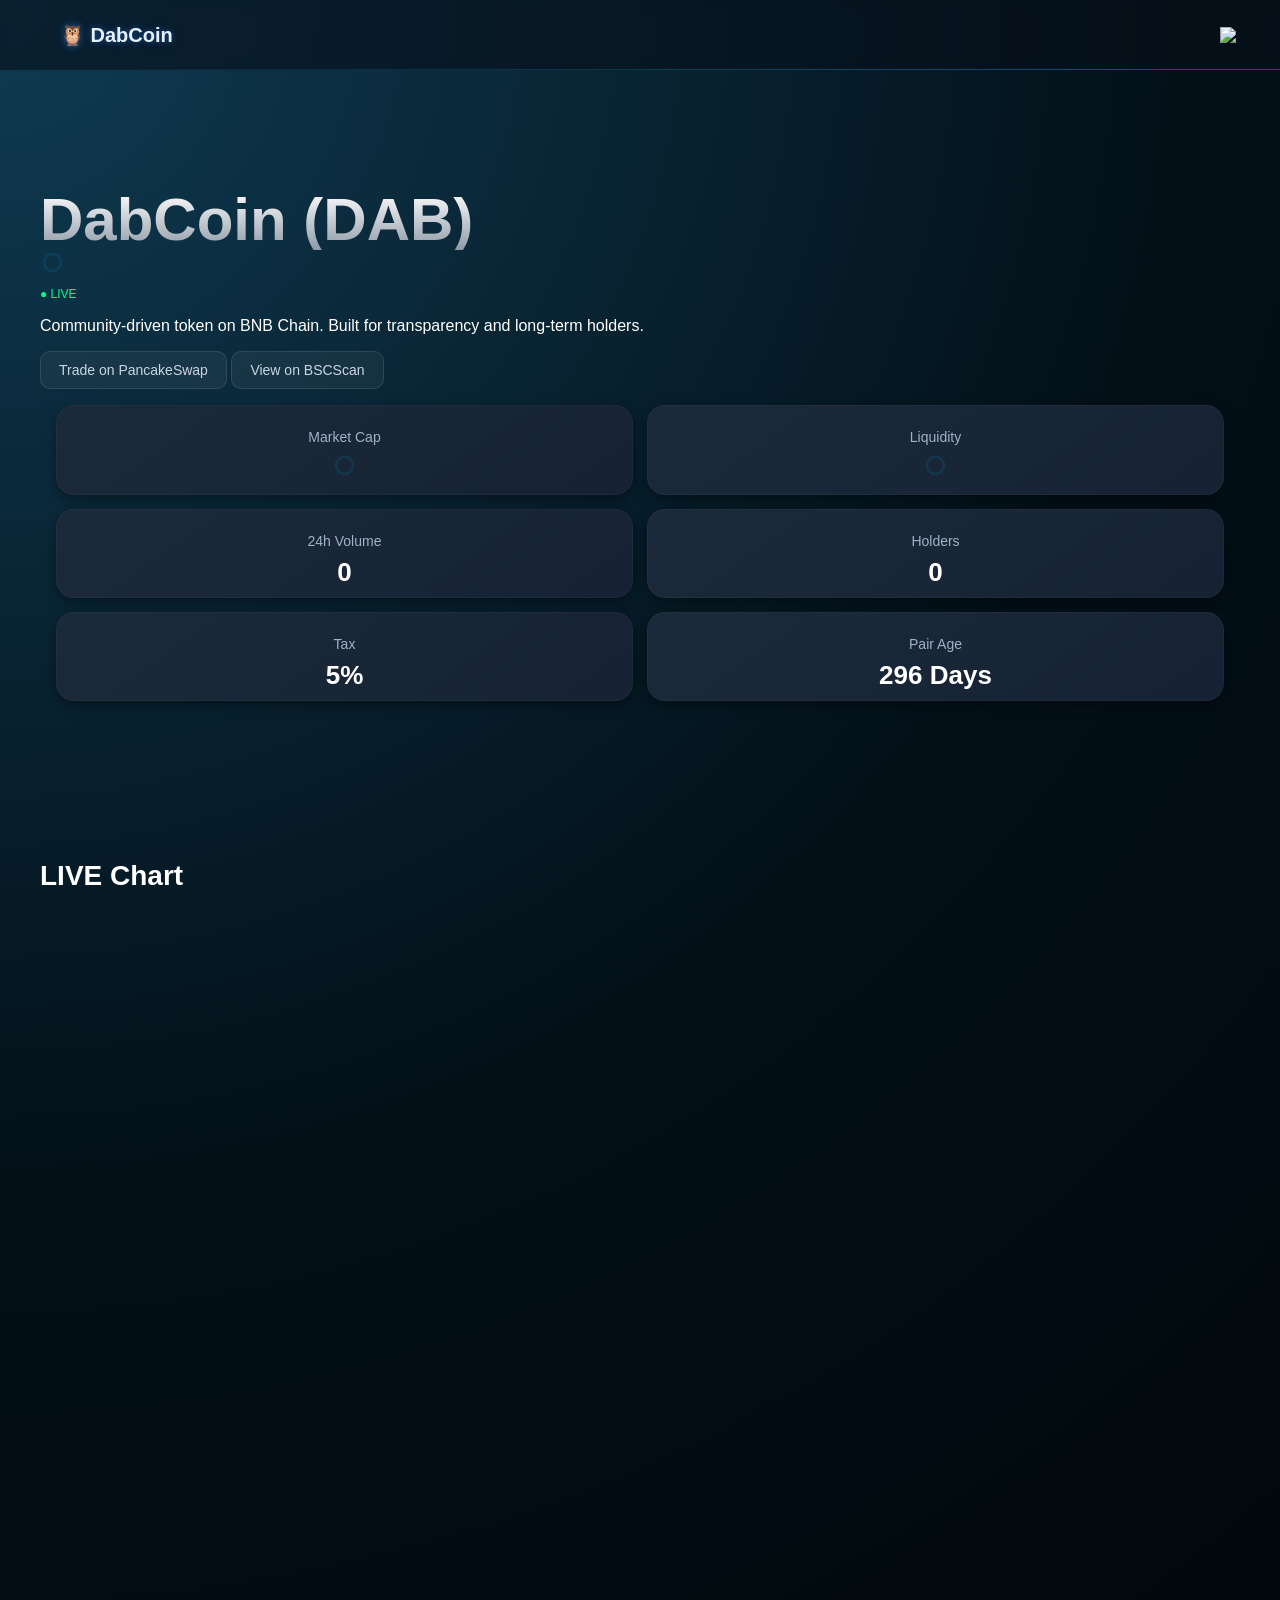
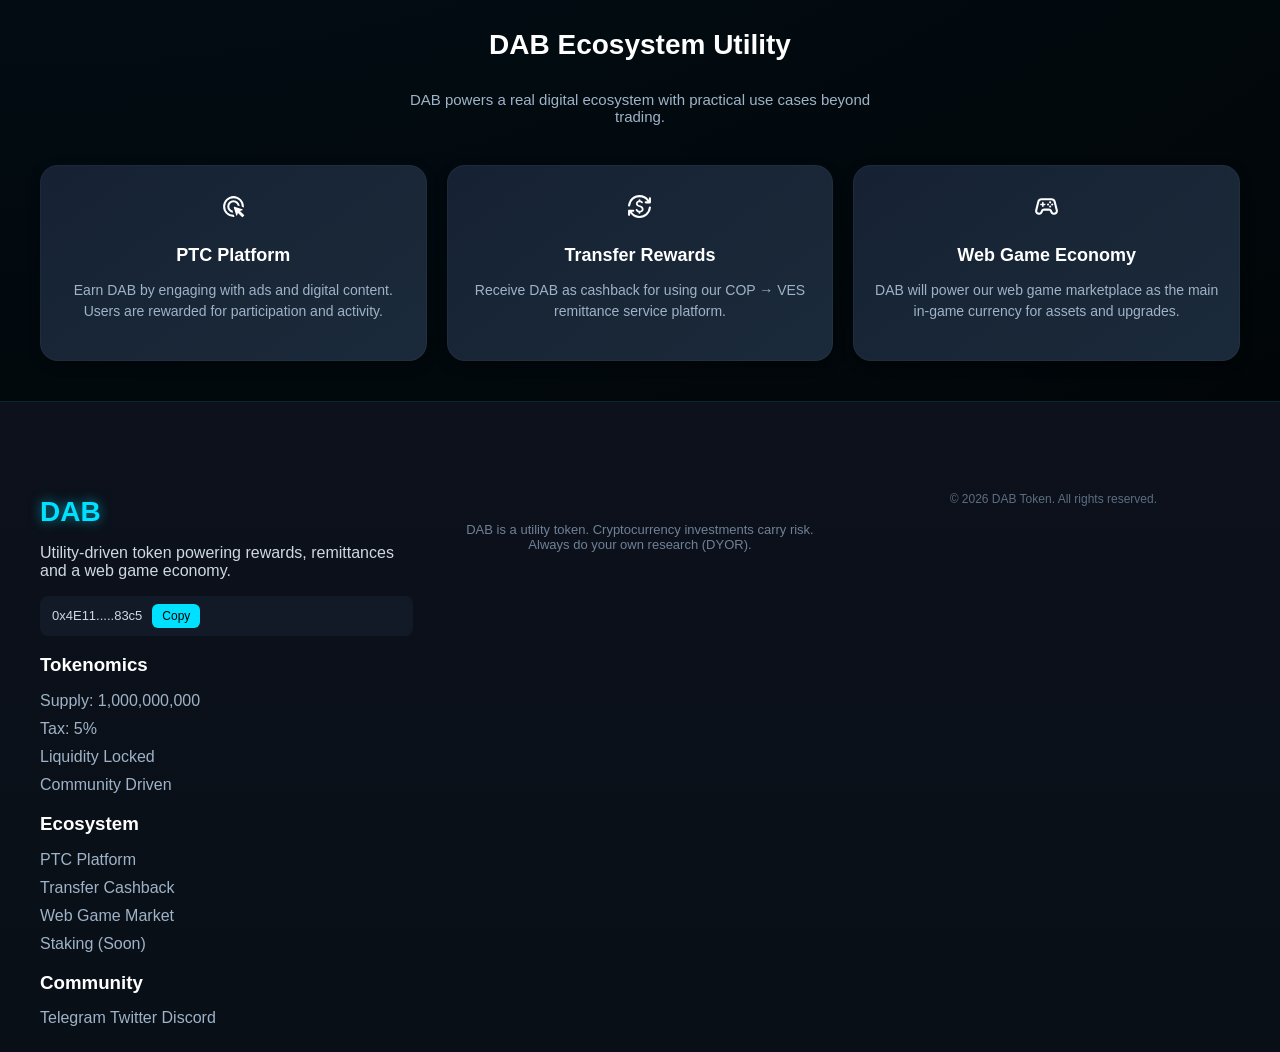
==== index.html @ 68f458ca "Update index.html" ====
<!DOCTYPE html>
<html lang="en">
<head>
<meta charset="UTF-8">
<meta name="viewport" content="width=device-width, initial-scale=1.0">

<title>DabCoin | DAB</title>

<link rel="icon" type="image/png" href="logo.png">

<style>
 @media (max-width: 768px) {
  iframe[src*="dexscreener"] {
    width: 100vw;
    margin-left: calc(-50vw + 50%);
    border-radius: 0;
  }
}

.copy-toast {
  position: fixed;
  bottom: 30px;
  right: 30px;
  background: #008da0;
  color: #000;
  padding: 12px 20px;
  border-radius: 8px;
  font-size: 14px;
  font-weight: 600;
  opacity: 0;
  transform: translateY(20px);
  transition: all 0.4s ease;
  box-shadow: 0 0 15px rgba(0, 225, 255, 0.219);
  z-index: 9999;
}

.copy-toast.show {
  opacity: 1;
  transform: translateY(0);
}

 .footer {
  background: linear-gradient(180deg, #0c111b, #090f17);
  color: #cfd8e3;
  padding: 70px 20px 25px;
  border-top: 1px solid rgba(0,255,255,0.1);
}

.footer-container {   max-width: 1200px;   margin: auto;   display: grid;   grid-template-columns: repeat(auto-fit, minmax(220px, 1fr));   gap: 40px; }
@media (max-width: 900px) {
  .footer-container {
    grid-template-columns: 1fr;
    gap: 40px;
    text-align: center;
  }
}


.footer-logo {
  font-size: 28px;
  color: #00e0ff;
  margin-bottom: 15px;
  text-shadow: 0 0 12px rgba(0,224,255,0.6);
}

.footer h3 {
  margin-bottom: 15px;
  color: #ffffff;
}

.footer ul {
  list-style: none;
  padding: 0;
}

.footer ul li {
  margin-bottom: 10px;
  color: #9fb3c8;
}

.footer a {
  color: #9fb3c8;
  text-decoration: none;
  transition: 0.3s;
}

.footer a:hover {
  color: #00e0ff;
  text-shadow: 0 0 8px rgba(0,224,255,0.6);
}

.contract-box {
  margin-top: 15px;
  display: flex;
  gap: 10px;
  align-items: center;
  background: #121a27;
  padding: 8px 12px;
  border-radius: 8px;
  font-size: 13px;
}

.contract-box button {
  background: #00e0ff;
  border: none;
  padding: 5px 10px;
  border-radius: 6px;
  cursor: pointer;
  font-size: 12px;
}

.contract-box button:hover {
  background: #00b5cc;
}

.footer-disclaimer {
  margin-top: 50px;
  font-size: 13px;
  color: #6f8197;
  text-align: center;
  max-width: 800px;
  margin-left: auto;
  margin-right: auto;
}

.footer-bottom {
  margin-top: 20px;
  text-align: center;
  font-size: 12px;
  color: #5c6d82;
}



/* SECCION */
.ecosystem {

  text-align: center;
}

/* TITULO */
.eco-title {
  font-size: 28px;
  font-weight: 700;
  color: #ffffff;
  margin-bottom: 10px;
}

/* SUBTITULO */
.eco-subtitle {
  font-size: 15px;
  color: #9fb3c8;
  max-width: 500px;
  margin: 0 auto 40px auto;
}

/* GRID */
.eco-grid {
  display: grid;
  gap: 20px;
}

/* MOVIL */
@media (max-width: 768px) {
  .eco-grid {
    grid-template-columns: 1fr;
  }
}

/* DESKTOP */
@media (min-width: 769px) {
  .eco-grid {
    grid-template-columns: repeat(3, 1fr);
  }
}

/* CARDS */
.eco-card {
  background: linear-gradient(145deg, #162233, #1b2a3a);
  padding: 25px 20px;
  border-radius: 18px;
  box-shadow: 
    0 4px 12px rgba(0, 0, 0, 0.4),
    inset 0 0 0 1px rgba(255,255,255,0.03);
  transition: 0.3s ease;
}

/* HOVER */
.eco-card:hover {
  transform: translateY(-5px);
  box-shadow: 
    0 8px 20px rgba(0, 0, 0, 0.5),
    0 0 20px rgba(0, 150, 255, 0.2);
}

/* ICONO */
.eco-icon {
  font-size: 32px;
  margin-bottom: 12px;
}

/* TITULO CARD */
.eco-card h3 {
  color: #ffffff;
  font-size: 18px;
  margin-bottom: 10px;
}

/* TEXTO CARD */
.eco-card p {
  color: #9fb3c8;
  font-size: 14px;
  line-height: 1.5;
}


.btn img {
  width: 30px;
}

/* Fondo oscuro */
.modal {
  position: fixed;
  top: 0;
  left: 0;
  width: 100%;
  height: 100%;
  background: rgba(0, 10, 20, 0.85);
  backdrop-filter: blur(6px);
  display: none;
  justify-content: center;
  align-items: center;
  z-index: 9999;
}

/* Caja central */
.modal-content {
  background: linear-gradient(145deg, #0f1723, #0b111b);
  padding: 35px;
  border-radius: 16px;
  width: 90%;
  max-width: 400px;
  text-align: center;
  color: #e6f0ff;
  box-shadow: 0 0 30px rgba(0, 224, 255, 0.15);
  border: 1px solid rgba(0, 224, 255, 0.15);
  animation: fadeIn 0.3s ease;
}

/* Título */
.modal-content h3 {
  margin-bottom: 15px;
  font-size: 20px;
  color: #00e0ff;
  text-shadow: 0 0 8px rgba(0,224,255,0.5);
}

/* Texto */
.modal-content p {
  font-size: 14px;
  margin-bottom: 25px;
  color: #9fb3c8;
}

/* Botón instalar */
.install-btn {
  display: inline-block;
  padding: 10px 20px;
  border-radius: 8px;
  background: #00e0ff;
  color: #000;
  font-weight: 600;
  text-decoration: none;
  transition: 0.3s ease;
}

.install-btn:hover {
  background: #00bcd4;
  box-shadow: 0 0 12px rgba(0,224,255,0.6);
}

/* Botón cerrar */
.close-btn {
  display: block;
  margin: 15px auto 0;
  background: transparent;
  border: 1px solid #00e0ff;
  color: #00e0ff;
  padding: 8px 18px;
  border-radius: 8px;
  cursor: pointer;
  transition: 0.3s ease;
}

.close-btn:hover {
  background: #00e0ff;
  color: #000;
}

/* Animación */
@keyframes fadeIn {
  from {
    opacity: 0;
    transform: scale(0.9);
  }
  to {
    opacity: 1;
    transform: scale(1);
  }
}


.wallet-icon {
  position: absolute;
  right: 30px;
  top: 50%;
  transform: translateY(-50%);
 width: 30px;
}
/* Fondo oscuro */
.modal {
  position: fixed;
  top: 0;
  left: 0;
  width: 100%;
  height: 100%;
  background: rgba(0, 10, 20, 0.85);
  backdrop-filter: blur(6px);
  display: none;
  justify-content: center;
  align-items: center;
  z-index: 9999;
}

/* Caja central */
.modal-content {
  background: linear-gradient(145deg, #0f1723, #0b111b);
  padding: 35px;
  border-radius: 16px;
  width: 90%;
  max-width: 400px;
  text-align: center;
  color: #e6f0ff;
  box-shadow: 0 0 30px rgba(0, 224, 255, 0.15);
  border: 1px solid rgba(0, 224, 255, 0.15);
  animation: fadeIn 0.3s ease;
}

/* Título */
.modal-content h3 {
  margin-bottom: 15px;
  font-size: 20px;
  color: #00e0ff;
  text-shadow: 0 0 8px rgba(0,224,255,0.5);
}

/* Texto */
.modal-content p {
  font-size: 14px;
  margin-bottom: 25px;
  color: #9fb3c8;
}

/* Botón instalar */
.install-btn {
  display: inline-block;
  padding: 10px 20px;
  border-radius: 8px;
  background: #00e0ff;
  color: #000;
  font-weight: 600;
  text-decoration: none;
  transition: 0.3s ease;
}

.install-btn:hover {
  background: #00bcd4;
  box-shadow: 0 0 12px rgba(0,224,255,0.6);
}

/* Botón cerrar */
.close-btn {
  display: block;
  margin: 15px auto 0;
  background: transparent;
  border: 1px solid #00e0ff;
  color: #00e0ff;
  padding: 8px 18px;
  border-radius: 8px;
  cursor: pointer;
  transition: 0.3s ease;
}

.close-btn:hover {
  background: #00e0ff;
  color: #000;
}

/* Animación */
@keyframes fadeIn {
  from {
    opacity: 0;
    transform: scale(0.9);
  }
  to {
    opacity: 1;
    transform: scale(1);
  }
}






/* BLOQUEAR SCROLL */
body.loading {
  overflow: hidden;
}

#loader-overlay {
  position: fixed;
  inset: 0;
  background: #000; /* o tu fondo */
  display: flex;
  justify-content: center;
  align-items: center;
  z-index: 9999;
  opacity: 1;
  transition: opacity 0.6s ease;
}

#loader-overlay.hidden {
  opacity: 0;
  pointer-events: none;
}


/* SPINNER */
.loader {
  width: clamp(50px, 8vw, 80px);
  padding: 8px;
  aspect-ratio: 1;
  border-radius: 50%;
  background: #257db0;

  --_m: 
    conic-gradient(#0000 10%, #000),
    linear-gradient(#000 0 0) content-box;

  -webkit-mask: var(--_m);
  mask: var(--_m);
  -webkit-mask-composite: source-out;
  mask-composite: subtract;

  animation: spin 1s infinite linear;
}

/* ANIMACIÓN */
@keyframes spin {
  to { transform: rotate(1turn); }
}



/* CONTENEDOR */
.stats {
  display: grid;
  grid-template-columns: repeat(2, 1fr);
  gap: 14px;
  padding: 16px;
}

/* TARJETAS */
.stat-card {
  background: linear-gradient(145deg, #1b2a3a, #162233);
  border-radius: 18px;
  padding: 10px 10px;
  text-align: center;
  box-shadow: 
    0 4px 12px rgba(0, 0, 0, 0.4),
    inset 0 0 0 1px rgba(255,255,255,0.03);
  transition: 0.3s ease;

}

/* TITULO */
.stat-card h3 {
  font-size: 14px;
  font-weight: 500;
  color: #9fb3c8;
  margin-bottom: 8px;
}

/* VALOR */
.stat-card p {
  font-size: 26px;
  font-weight: 700;
  color: #ffffff;
  margin: 0;
}

/* EFECTO HOVER (desktop) */
.stat-card:hover {
  transform: translateY(-3px);
}


.btn-primary{
padding:14px 28px;
border-radius:12px;
background:linear-gradient(90deg,#00c6ff,#0072ff);
color:white;
text-decoration:none;
font-weight:600;
transition:0.3s;
display:inline-block;
}

.btn-primary:hover{
transform:scale(1.05);
box-shadow:0 0 25px rgba(0,198,255,0.6);
}

.btn{
display:inline-flex;
align-items:center;
justify-content:center;

color:#cbd5e1;
text-decoration:none;
font-weight:500;
font-size:14px;

padding:10px 18px;

border-radius:10px;
background:rgba(255,255,255,0.05);
border:1px solid rgba(255,255,255,0.1);

transition:all 0.3s ease;

white-space:nowrap;

cursor:pointer;

width:auto;
max-width:100%;
box-sizing:border-box;
}
@media(max-width:600px){

.btn{
width:100%;
padding:12px;
font-size:15px;
}

}

    .btn-primary{
background:linear-gradient(90deg,#00c6ff,#0072ff);
color:white;
border:none;
}

.btn-primary:hover{
transform:scale(1.05);
box-shadow:0 0 20px rgba(0,198,255,0.6);
}

.btn:hover {
  background: rgba(49, 126, 252, 0.15);
  color: #ffffff;
}
/* HEADER */ 
.site-header { 
  position: fixed; 
  top: 0; 
  width: 100%;
   z-index: 1000; 
   background: rgba(8, 15, 25, 0.6); 
   backdrop-filter: blur(5px); 
   -webkit-backdrop-filter: blur(5px); 
   padding: 0 40px;
    left: 0;
  right: 0;            
  z-index: 1000;
  box-sizing: border-box; 
 } 
 


   /* CONTENEDOR FLEX */ 
 .header-container {
  display: flex;
  align-items: center;
  justify-content: space-between;
  height: 70px;
  padding: 0 20px;
}

  
  /* LOGO */ 
  .logo { 
    font-size: 20px; 
    font-weight: 600; 
    color: #e6f1ff; 
    margin-right: auto; 
    text-shadow: 0 0 6px rgba(59,130,246,0.4), 0 0 12px rgba(59,130,246,0.2); 
  }
  
  /* BOTÓN */
.signin-btn { 
  color: #cbd5e1; 
  text-decoration: none; 
  font-weight: 500; 
  padding: 8px 16px; 
  border-radius: 8px; 
  transition: all 0.3s ease; 
  white-space: nowrap;

  margin-left: auto; 
}
@media (max-width: 768px){

  .header-container{
    padding: 0 15px;
  }

  .signin-btn{
    padding: 6px 12px;
    font-size: 14px;
  }

}

   .signin-btn:hover 
   { background: rgba(59,130,246,0.15); 
    color: #ffffff; 
  }

/* LÍNEA INFERIOR */
.divider {
  position:absolute;
  bottom: 0;
  left: 0;
  width: 100%;
  height: 1px;
  background: linear-gradient(
    90deg,
    transparent,
    rgba(14,165,233,0.5),
    transparent
  );
  background-size: 200% 100%;
  animation: shimmer 4s infinite linear;
}

@keyframes shimmer {
  0% { background-position: -200% 0; }
  100% { background-position: 200% 0; }
}





.section h2{
margin-bottom:30px;
font-size:28px;
}

.fade-in{
opacity:0;
transform:translateY(20px);
transition:all 0.8s ease;
}

.fade-in.visible{
opacity:1;
transform:translateY(0);
}

body{
margin:0;
font-family: 'Segoe UI', Arial, sans-serif;
background: radial-gradient(circle at top left, #0f3b52 0%, #031018 40%, #000 100%);
color:white;
overflow-x:hidden;
  padding-top: 70px;
}

header{
display:flex;
justify-content:space-between;
align-items:center;
padding:20px 40px;
font-size:18px;

}

header .brand{
display:flex;
align-items:center;
gap:10px;
font-weight:600;
opacity:0.9;

}

header a{
color:white;
text-decoration:none;
opacity:0.7;
}

.hero{
padding:120px 40px 80px;
}

.hero h1{
font-size:60px;
line-height:1;
margin:0;
background:linear-gradient(to bottom, #ffffff, #8f9aa7);
-webkit-background-clip:text;
-webkit-text-fill-color:transparent;
}

.section{
padding:40px;
}

.card{
background:rgba(255,255,255,0.04);
backdrop-filter:blur(20px);
padding:30px;
border-radius:20px;
margin-right: auto;
width:100%;
max-width:350px;

box-sizing:border-box;

box-shadow:0 0 40px rgba(0,180,255,0.15);
transition:0.4s;
}


.card:hover{
transform:translateY();
box-shadow:0 0 60px rgba(0,180,255,0.35);
}
.market-section{
display:flex;
gap:40px;
flex-wrap:wrap;
justify-content:center;
}
@media(max-width:600px){
.card{
padding:20px;
}
}

.card h3{
margin-top:0;
}

.card p{
color:#9ca3af;
}

.button{
display:inline-block;
margin-top:20px;
padding:12px 20px;
border-radius:10px;
background:linear-gradient(90deg,#00c6ff,#0072ff);
color:white;
text-decoration:none;
font-weight:600;
transition:0.3s;
}

.button:hover{
transform:scale(1.05);
}

.market-section{
display:flex;
gap:60px;
flex-wrap:wrap;
}

.price-box{
margin-top:40px;
font-size:28px;
color:#00c6ff;
}

@media(max-width:900px){

.hero h1{
font-size:50px;
}

.market-section{
flex-direction:column;
}

}
#live-status{
font-size:12px;
color:#00ff88;
margin-top:5px;
animation:pulse 1.5s infinite;
}

@keyframes pulse{
0%{opacity:0.4}
50%{opacity:1}
100%{opacity:0.4}
}
svg {
    margin: 0 auto;
    width: 25px;
    height: 25px;
} 
</style>
</head>

<body>
<header class="site-header">
  <div class="header-container">
  <div class="logo">
    🦉 DabCoin
  </div>

  <img src="https://upload.wikimedia.org/wikipedia/commons/3/36/MetaMask_Fox.svg" class="wallet-icon" onclick="addToMetaMask()">
</div>




    <div id="metamaskModal" style="display:none;" class="modal">
  <div class="modal-content">
    <h3>MetaMask not detected</h3>
    <p>Install MetaMask to add DAB to your wallet.</p>

    <a href="https://metamask.io/download/" target="_blank" class="install-btn">
      Install MetaMask
    </a>

    <button onclick="closeModal()" class="close-btn">
      Close
    </button>
  </div>
</div>





  </div>
  <div class="divider"></div>
</header>


<section class="hero">

<h1>DabCoin (DAB)</h1>
<div class="price-container">
  <span class="price-box loading" id="price-bnb"></span>
  <div>
  <span id="price-usdt" class="loading"></span>
</div>
  

</div>
  <div>
  <div id="live-status">● LIVE</div>
</div>
<p class="subtitle">
  Community-driven token on BNB Chain.
  Built for transparency and long-term holders.
</p>

<div class="hero-buttons">
  <a href="https://pancakeswap.finance/swap?outputCurrency=0x4E11b900c94b2ab9155330B2052827Ab74d183c5&chainId=56" target="_blank"  class="btn">Trade on PancakeSwap</a>
  <a href="https://bscscan.com/token/0x4e11b900c94b2ab9155330b2052827ab74d183c5" target="_blank" class="btn">View on BSCScan</a>
</div>


<div class="stats">


<div class="stat-card">
<h3>Market Cap</h3>
<p id="marketcap"></p>
</div>
<div class="stat-card">
<h3>Liquidity</h3>
<p id="liquidity"></p>
</div>

<div class="stat-card">
<h3>24h Volume</h3>
<p id="volume">0</p>
</div>

<div class="stat-card">
<h3>Holders</h3>
<p id="holders">0</p>
</div>

  <div class="stat-card">
<h3>Tax</h3>
<p id="tax">5%</p>
  </div>
    
<div class="stat-card">
<h3>Pair Age</h3>
<p id="pair-age"></p>
</div>


</section>
<section class="section">

<h2>LIVE Chart </h2>

<iframe 
src="https://dexscreener.com/bsc/0x4E11b900c94b2ab9155330B2052827Ab74d183c5?embed=1&theme=dark"
width="100%"
height="600"
style="border:none;border-radius:12px;">
</iframe>

</section>

<section class="section">


<div class="market-section">

<section class="ecosystem">

  <h2 class="eco-title" >DAB Ecosystem Utility</h2>
  <p class="eco-subtitle">
    DAB powers a real digital ecosystem with practical use cases beyond trading.
  </p>

  <div class="eco-grid">

    <div class="eco-card">
      <div class="eco-icon"><svg xmlns="http://www.w3.org/2000/svg" width="200" height="200" viewBox="0 0 24 24">
    <path fill="currentColor" d="M11.7 18q-2.4-.125-4.05-1.85T6 12q0-2.5 1.75-4.25T12 6q2.425 0 4.15 1.65T18 11.7l-2.1-.625q-.325-1.35-1.4-2.212T12 8q-1.65 0-2.825 1.175T8 12q0 1.425.863 2.5t2.212 1.4L11.7 18Zm.3 4q-2.075 0-3.9-.788t-3.175-2.137q-1.35-1.35-2.137-3.175T2 12q0-2.075.788-3.9t2.137-3.175q1.35-1.35 3.175-2.137T12 2q2.075 0 3.9.788t3.175 2.137q1.35 1.35 2.138 3.175T22 12v.45q0 .225-.05.45L20 12.3V12q0-3.35-2.325-5.675T12 4Q8.65 4 6.325 6.325T4 12q0 3.35 2.325 5.675T12 20h.3l.6 1.95q-.225.05-.45.05H12Zm8.175.15l-3.925-3.925l-.75 2.275q-.125.35-.475.338t-.475-.363L12.275 12.9q-.1-.275.125-.5t.5-.125l7.575 2.275q.35.125.363.475t-.338.475l-2.275.75l3.925 3.925q.15.15.15.35t-.15.35l-1.275 1.275q-.15.15-.35.15t-.35-.15Z"/>
</svg></div>
      <h3>PTC Platform</h3>
      <p>Earn DAB by engaging with ads and digital content. Users are rewarded for participation and activity.</p>
    </div>

    <div class="eco-card">
      <div class="eco-icon"><svg xmlns="http://www.w3.org/2000/svg" width="200" height="200" viewBox="0 0 24 24">
    <path fill="currentColor" d="M12.15 16.15q.825 0 1.413-.387t.587-1.213q0-.725-.613-1.175T11.35 12.35q-1.475-.525-2.162-1.25T8.5 9.2q0-1.025.713-1.862T11.15 6.25v-.375q0-.35.263-.613T12.024 5q.35 0 .613.263t.262.612v.375q.725.05 1.338.488t.987 1.062q.175.275.025.588t-.5.437q-.325.125-.65.025t-.525-.375q-.25-.3-.625-.487t-.9-.188q-.875 0-1.338.375T10.25 9.2q0 .65.575 1.025t2.075.875q1.8.65 2.4 1.525t.6 1.925q0 .725-.25 1.275t-.663.938q-.412.387-.962.624t-1.175.363v.375q0 .35-.262.613t-.613.262q-.35 0-.612-.263t-.263-.612V17.7q-.95-.2-1.625-.75T8.4 15.55q-.15-.35.013-.675t.512-.45q.325-.125.65.012t.5.438q.35.65.888.962t1.187.313ZM12 23q-2.8 0-5.15-1.275T3 18.325V20q0 .425-.288.713T2 21q-.425 0-.713-.288T1 20v-4q0-.425.288-.713T2 15h4q.425 0 .713.288T7 16q0 .425-.288.713T6 17H4.525q1.2 1.8 3.163 2.9T12 21q3.525 0 6.063-2.35t2.887-5.775q.05-.4.35-.638T22 12q.425 0 .725.263t.25.637q-.175 2.125-1.1 3.962t-2.4 3.2q-1.475 1.363-3.388 2.15T12 23Zm0-20Q8.475 3 5.937 5.35T3.05 11.125q-.05.4-.35.638T2 12q-.425 0-.725-.263t-.25-.637q.175-2.125 1.1-3.962t2.4-3.2Q6 2.575 7.913 1.788T12 1q2.8 0 5.15 1.275t3.85 3.4V4q0-.425.288-.712T22 3q.425 0 .713.288T23 4v4q0 .425-.288.713T22 9h-4q-.425 0-.713-.288T17 8q0-.425.288-.713T18 7h1.475q-1.2-1.8-3.163-2.9T12 3Z"/>
</svg></div>
      <h3>Transfer Rewards</h3>
      <p>Receive DAB as cashback for using our COP → VES remittance service platform.</p>
    </div>

    <div class="eco-card">
      <div class="eco-icon"><svg width="200" height="200" xmlns="http://www.w3.org/2000/svg" viewBox="0 0 24 24">
    <path fill="currentColor" d="M4.725 20q-1.575 0-2.6-1.1Q1.1 17.8 1.05 16.325q0-.2.025-.45t.075-.45l2.1-8.4Q3.6 5.7 4.688 4.85Q5.775 4 7.125 4h9.75q1.35 0 2.437.85q1.088.85 1.438 2.175l2.1 8.4q.05.225.088.462q.037.238.037.463q0 1.5-1.062 2.575Q20.85 20 19.275 20q-1.05 0-1.95-.55q-.9-.55-1.35-1.5l-.7-1.45q-.125-.275-.362-.387q-.238-.113-.538-.113h-4.75q-.3 0-.537.113q-.238.112-.363.387l-.7 1.45q-.45.95-1.35 1.5q-.9.55-1.95.55Zm.075-2q.425 0 .813-.225q.387-.225.637-.7l.7-1.425q.375-.775 1.087-1.212Q8.75 14 9.625 14h4.75q.85 0 1.575.45t1.125 1.2l.7 1.425q.25.475.638.7q.387.225.812.225q.65 0 1.175-.45t.55-1.175v-.238q0-.112-.05-.237l-2.1-8.375q-.175-.675-.7-1.1Q17.575 6 16.875 6h-9.75q-.7 0-1.237.425q-.538.425-.688 1.1L3.1 15.9q-.05.15-.05.45q0 .725.55 1.188q.55.462 1.2.462Zm8.7-7q-.425 0-.712-.288q-.288-.287-.288-.712t.288-.713Q13.075 9 13.5 9t.713.287q.287.288.287.713t-.287.712Q13.925 11 13.5 11Zm2-2q-.425 0-.712-.288Q14.5 8.425 14.5 8t.288-.713Q15.075 7 15.5 7t.712.287q.288.288.288.713t-.288.712Q15.925 9 15.5 9Zm0 4q-.425 0-.712-.288q-.288-.287-.288-.712t.288-.713Q15.075 11 15.5 11t.712.287q.288.288.288.713t-.288.712Q15.925 13 15.5 13Zm2-2q-.425 0-.712-.288q-.288-.287-.288-.712t.288-.713Q17.075 9 17.5 9t.712.287q.288.288.288.713t-.288.712Q17.925 11 17.5 11Zm-9 1.5q-.3 0-.525-.225q-.225-.225-.225-.525v-1h-1q-.3 0-.525-.225Q6 10.3 6 10q0-.3.225-.525q.225-.225.525-.225h1v-1q0-.3.225-.525Q8.2 7.5 8.5 7.5q.3 0 .525.225q.225.225.225.525v1h1q.3 0 .525.225Q11 9.7 11 10q0 .3-.225.525q-.225.225-.525.225h-1v1q0 .3-.225.525q-.225.225-.525.225Z"/>
</svg></div>
      <h3> Web Game Economy</h3>
      <p>DAB will power our web game marketplace as the main in-game currency for assets and upgrades.</p>
    </div>

  </div>

</section>


</div>

</section>

<footer class="footer">

  <div class="footer-container">

    <!-- BRAND -->
    <div class="footer-col">
      <h2 class="footer-logo">DAB</h2>
      <p>
        Utility-driven token powering rewards, remittances and a web game economy.
      </p>

<div class="contract-box">
  <span id="contract"
        data-address="0x4E11b900c94b2ab9155330B2052827Ab74d183c5
">
    0x4E11.....83c5
  </span>

  <button onclick="copyContract()">Copy</button>
</div>



    <!-- TOKENOMICS -->
    <div class="footer-col">
      <h3>Tokenomics</h3>
      <ul>
        <li>Supply: 1,000,000,000</li>
        <li>Tax: 5%</li>
        <li>Liquidity Locked</li>
        <li>Community Driven</li>
      </ul>
    </div>

    <!-- ECOSYSTEM -->
    <div class="footer-col">
      <h3>Ecosystem</h3>
      <ul>
        <li>PTC Platform</li>
        <li>Transfer Cashback</li>
        <li>Web Game Market</li>
        <li>Staking (Soon)</li>
      </ul>
    </div>

    <!-- COMMUNITY -->
    <div class="footer-col">
      <h3>Community</h3>
      <div class="socials">
        <a href="#">Telegram</a>
        <a href="#">Twitter</a>
        <a href="#">Discord</a>
      </div>
    </div>

  </div>

  <!-- Disclaimer -->
  <div class="footer-disclaimer">
    DAB is a utility token. Cryptocurrency investments carry risk.
    Always do your own research (DYOR).
  </div>

  <div class="footer-bottom">
    © 2026 DAB Token. All rights reserved.
  </div>

</footer>

<template id="loader-template">
<svg xmlns="http://www.w3.org/2000/svg" viewBox="0 0 200 200">
    <circle fill="none" stroke-opacity="1" stroke="#0198CA" stroke-width=".5" cx="100" cy="100" r="0">
      <animate attributeName="r" calcMode="spline" dur="2.3" values="1;80" keyTimes="0;1" keySplines="0 .2 .5 1" repeatCount="indefinite">
      </animate>
      <animate attributeName="stroke-width" calcMode="spline" dur="2.3" values="0;25" keyTimes="0;1" keySplines="0 .2 .5 1" repeatCount="indefinite"></animate>
      <animate attributeName="stroke-opacity" calcMode="spline" dur="2.3" values="1;0" keyTimes="0;1" keySplines="0 .2 .5 1" repeatCount="indefinite"></animate>
    </circle></svg>
</template>


<div id="loader-overlay">
  <div class="loader"></div>
</div>
<script>
window.addEventListener("load", () => {
  const loader = document.getElementById("loader-overlay");

  // Pequeño delay opcional para que no desaparezca instantáneo
  const overlayDelay = 0; // ← ajusta aquí el tiempo en ms

  setTimeout(() => {
    loader.classList.add("hidden");

    // Lo removemos completamente después del fade
    setTimeout(() => {
      loader.style.display = "none";
    }, 600); // debe coincidir con el transition del CSS
  }, overlayDelay);
});


</script>




<script src="https://cdn.jsdelivr.net/npm/ethers@5.7.2/dist/ethers.umd.min.js"></script>

<script>
const provider = new ethers.providers.JsonRpcProvider(
  "https://bsc-dataseed.binance.org/"
);

// === CONFIG ===
const TOKEN_ADDRESS = "0x4E11b900c94b2ab9155330B2052827Ab74d183c5";
const TOKEN_WBNB_PAIR = "0xAA33a8BEf9e77df052b55582C5CE3432E6EBa2bC";

// PancakeSwap V2 Factory
const FACTORY = "0xca143ce32fe78f1f7019d7d551a6402fc5350c73";

// Tokens oficiales
const WBNB = "0xbb4cdb9cbd36b01bd1cbaebf2de08d9173bc095c";
const USDT = "0x55d398326f99059ff775485246999027b3197955";

// ABI mínimos
const pairAbi = [
  "function getReserves() view returns (uint112,uint112,uint32)",
  "function token0() view returns (address)",
  "function token1() view returns (address)"
];

const factoryAbi = [
  "function getPair(address tokenA, address tokenB) view returns (address)"
];

async function getBNBPriceInUSDT() {

  const factory = new ethers.Contract(FACTORY, factoryAbi, provider);
  const pairAddress = await factory.getPair(WBNB, USDT);

  if (pairAddress === ethers.constants.AddressZero) {
    throw new Error("No existe LP WBNB/USDT");
  }

  const pair = new ethers.Contract(pairAddress, pairAbi, provider);
  const [reserve0, reserve1] = await pair.getReserves();
  const token0 = await pair.token0();

  let price;

  if (token0.toLowerCase() === WBNB.toLowerCase()) {
    price = reserve1 / reserve0;
  } else {
    price = reserve0 / reserve1;
  }

  return price;
}

async function getTokenPrice() {

  try {

    const pair = new ethers.Contract(TOKEN_WBNB_PAIR, pairAbi, provider);

    const [reserve0, reserve1] = await pair.getReserves();
    const token0 = await pair.token0();

    let tokenPriceInBNB;

    if (token0.toLowerCase() === TOKEN_ADDRESS.toLowerCase()) {
      tokenPriceInBNB = reserve1 / reserve0;
    } else {
      tokenPriceInBNB = reserve0 / reserve1;
    }

    const bnbPrice = await getBNBPriceInUSDT();
    const tokenPriceInUSDT = tokenPriceInBNB * bnbPrice;

    // Mostrar en pantalla
    document.getElementById("price-bnb").innerText =
      tokenPriceInBNB.toFixed(8) + " BNB";

    document.getElementById("price-usdt").innerText =
      "$" + tokenPriceInUSDT.toFixed(6);

  } catch (error) {
    console.error("Error leyendo precio:", error);
  }
}

// Ejecutar
getTokenPrice();
setInterval(getTokenPrice, 10000);

function formatCompact(number) {

  if (!number || isNaN(number)) return "$0";

  if (number >= 1_000_000_000)
    return "$" + (number / 1_000).toFixed(2) + "B";

  if (number >= 1_000_000)
    return "$" + (number / 1_000_000).toFixed(2) + "M";

  if (number >= 1_000)
    return "$" + (number / 1_000).toFixed(2) + "K";

  return "$" + number.toFixed(2);
}


const TOKEN_ABI = [
  "function totalSupply() view returns (uint256)",
  "function decimals() view returns (uint8)"
];
async function loadStats() {

  try {

    const token = new ethers.Contract(TOKEN_ADDRESS, TOKEN_ABI, provider);
    const pair = new ethers.Contract(TOKEN_WBNB_PAIR, pairAbi, provider);

    // ===== TOKEN DATA =====
    const totalSupplyRaw = await token.totalSupply();
    const decimals = await token.decimals();
    const totalSupply = totalSupplyRaw / (10 ** decimals);

    // ===== PRICE =====
    const [reserve0, reserve1] = await pair.getReserves();
    const token0 = await pair.token0();

    let tokenPriceInBNB;

    if (token0.toLowerCase() === TOKEN_ADDRESS.toLowerCase()) {
      tokenPriceInBNB = reserve1 / reserve0;
    } else {
      tokenPriceInBNB = reserve0 / reserve1;
    }

    const bnbPrice = await getBNBPriceInUSDT();
    const tokenPriceInUSDT = tokenPriceInBNB * bnbPrice;

    // ===== MARKET CAP =====
    const marketCap = totalSupply * tokenPriceInUSDT;

    // ===== LIQUIDITY =====
let liquidityBNBraw;

if (token0.toLowerCase() === TOKEN_ADDRESS.toLowerCase()) {
  liquidityBNBraw = reserve1;
} else {
  liquidityBNBraw = reserve0;
}

// WBNB tiene 18 decimals
const liquidityBNB = Number(
  ethers.utils.formatUnits(liquidityBNBraw, 18)
);
const liquidityUSD = liquidityBNB * bnbPrice * 2;


    // ===== UPDATE UI =====
document.getElementById("marketcap").innerText =
  formatCompact(marketCap);

document.getElementById("liquidity").innerText =
  formatCompact(liquidityUSD);
document.getElementById("volume").innerText =
  formatCompact(vol);
document.getElementById("holders").innerText =
  Number(data.result).toLocaleString();


  } catch (err) {
    console.error("Error cargando stats:", err);
  }
}
async function refreshAll() {
  await getTokenPrice();
  await loadStats();
}

refreshAll();
setInterval(refreshAll, 10000);

</script>



<script>
function showLoader(id) {
  const el = document.getElementById(id);
  const template = document.getElementById("loader-template");

  if (!el || !template) return;

  el.innerHTML = "";
  el.appendChild(template.content.cloneNode(true));
  el.classList.add("loading");
}
showLoader("price-bnb");
showLoader("marketcap");
showLoader("liquidity");

const pairCreatedAt = new Date("2026-02-12T02:38:00").getTime(); 

function updatePairAge() {
    const now = new Date().getTime();
    const diff = now - pairCreatedAt;

    const seconds = Math.floor(diff / 1000);
    const days = Math.floor(seconds / 86400);
    const hours = Math.floor((seconds % 86400) / 3600);
    const minutes = Math.floor((seconds % 3600) / 60);

    let display = "";

    if (days > 0) {
        display = `${days} Days`;
    } 

    document.getElementById("pair-age").innerText = display;
}


setInterval(updatePairAge, 1000);
updatePairAge();



  
</script>







<script>
function copyContract() {
  const address = document
    .getElementById("contract")
    .getAttribute("data-address");

  navigator.clipboard.writeText(address).then(() => {
    const toast = document.getElementById("copy-toast");
    toast.classList.add("show");

    setTimeout(() => {
      toast.classList.remove("show");
    }, 2500);
  });
}
</script>

<script>
function isMobile() {
  return /Android|iPhone|iPad|iPod/i.test(navigator.userAgent);
}

function closeModal() {
  document.getElementById("metamaskModal").style.display = "none";
}

async function addToMetaMask() {

  const tokenAddress = "0x4E11b900c94b2ab9155330B2052827Ab74d183c5";
  const tokenSymbol = "DAB";
  const tokenDecimals = 18;
  const tokenImage = "https://tusitio.com/logo.png"; // cambia si quieres

  // 🟢 Si MetaMask está disponible
  if (window.ethereum) {
    try {
      await window.ethereum.request({
        method: "wallet_watchAsset",
        params: {
          type: "ERC20",
          options: {
            address: tokenAddress,
            symbol: tokenSymbol,
            decimals: tokenDecimals,
            image: tokenImage,
          },
        },
      });
    } catch (error) {
      console.log("Error adding token:", error);
    }

  } else {

    // 📱 Si es móvil → abrir dentro de MetaMask
    if (isMobile()) {
      const currentUrl = window.location.href.replace(/^https?:\/\//, '');
      window.location.href = `https://metamask.app.link/dapp/${currentUrl}`;
      return;
    }

    // 💻 Si es PC sin MetaMask → mostrar modal
    document.getElementById("metamaskModal").style.display = "flex";
  }
}
</script>

    

<div id="copy-toast" class="copy-toast">
  ✅ Contract copied!
</div>

</body>
    </html>
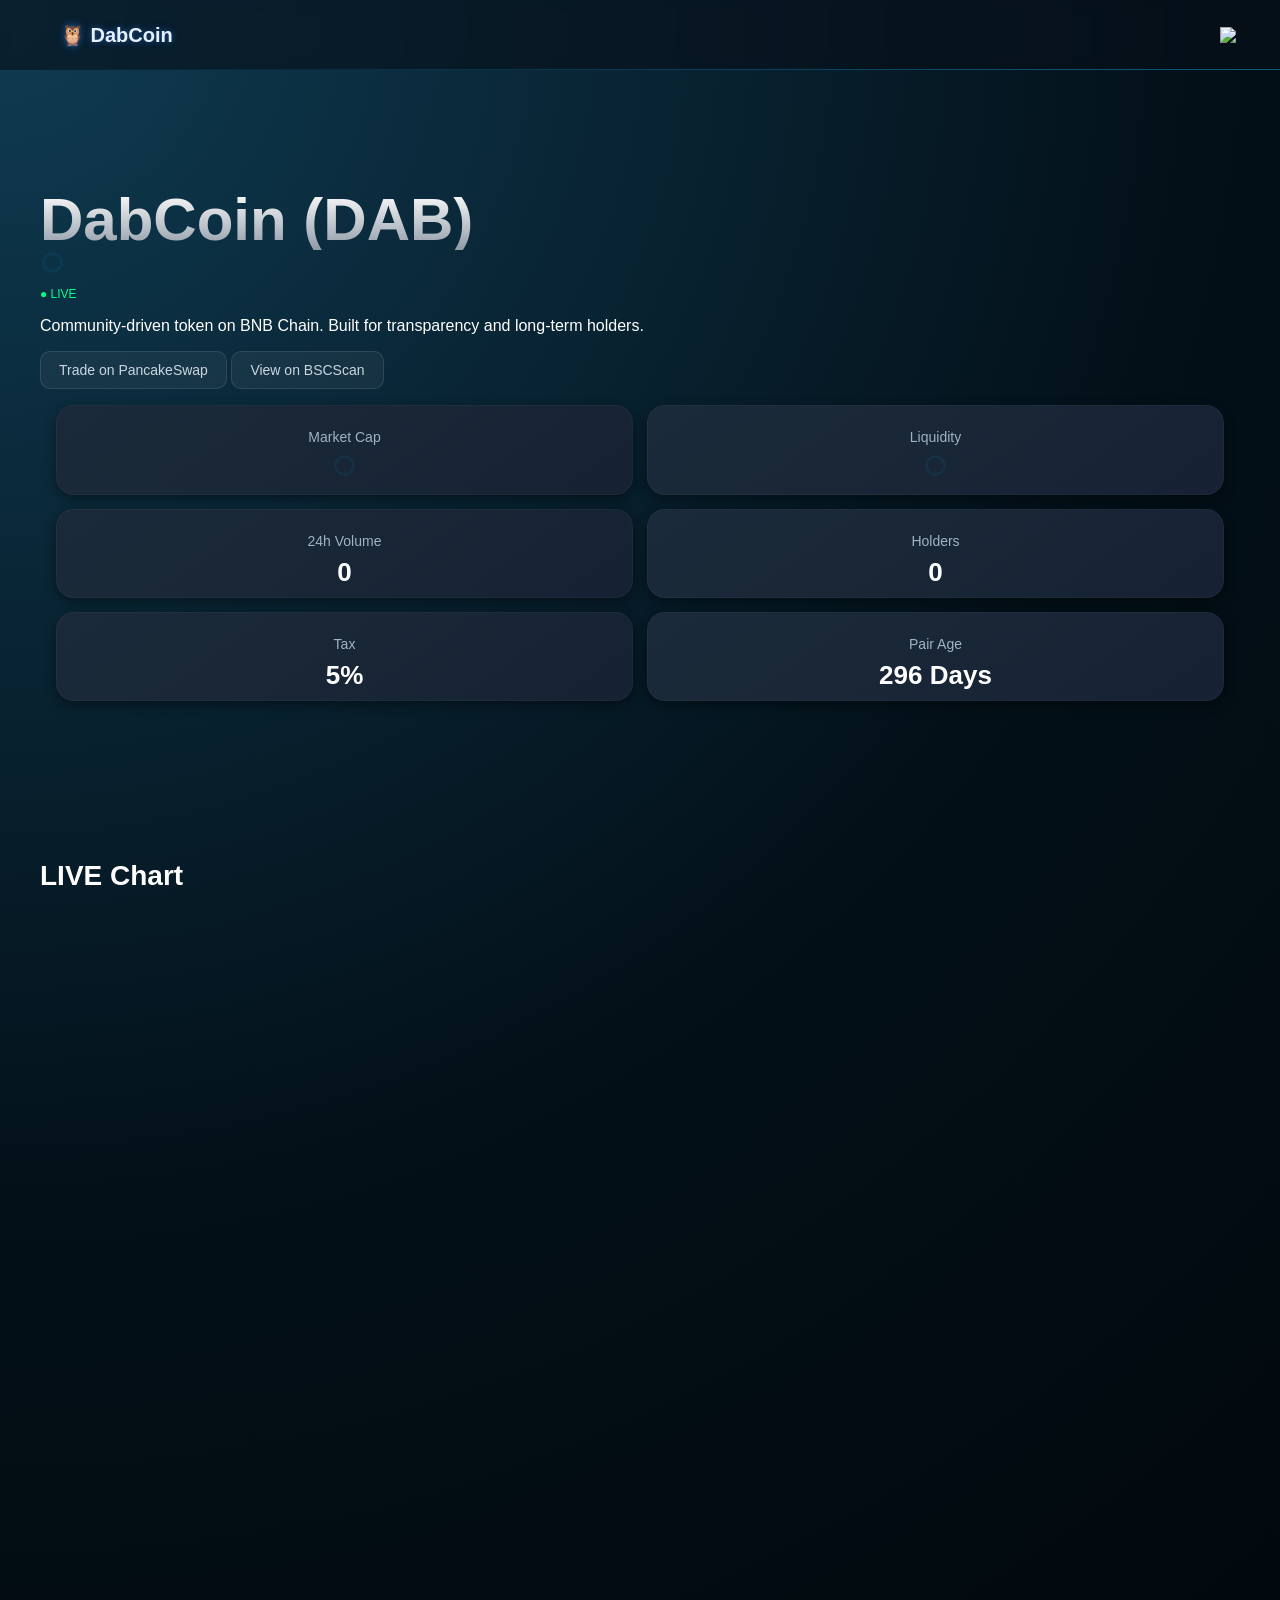
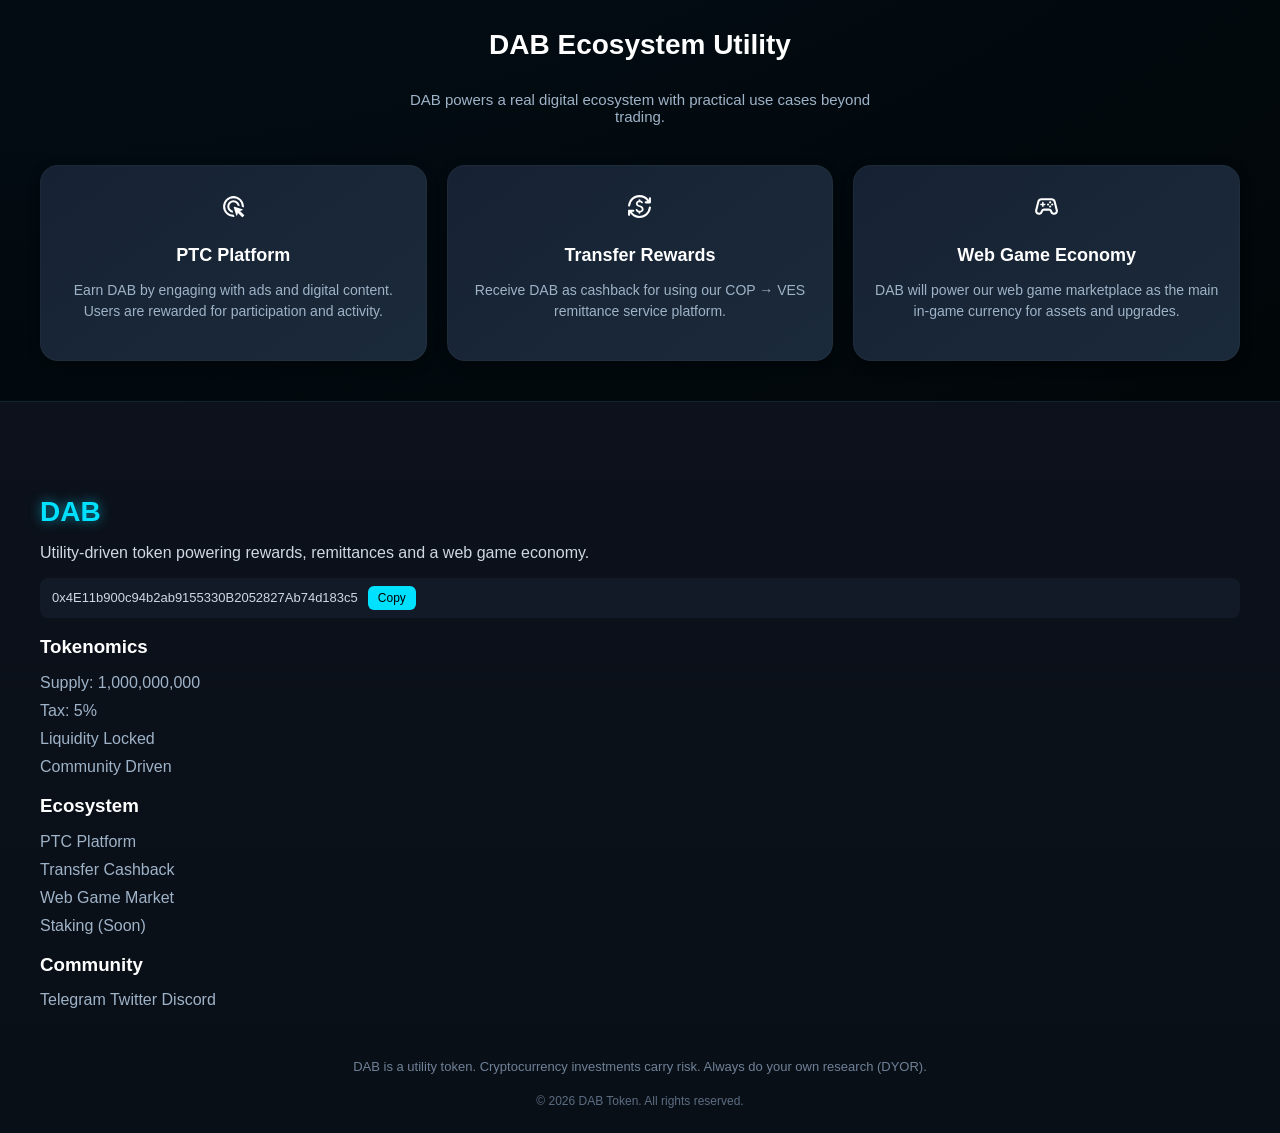
==== commit 3e2c8d55: "Update index.html" ====
--- a/index.html
+++ b/index.html
@@ -1002,7 +1002,8 @@
   <span id="contract"
         data-address="0x4E11b900c94b2ab9155330B2052827Ab74d183c5
 ">
-    0x4E11.....83c5
+    0x4E11b900c94b2ab9155330B2052827Ab74d183c5
+
   </span>
 
   <button onclick="copyContract()">Copy</button>
@@ -1043,7 +1044,7 @@
     </div>
 
   </div>
-
+  </div>
   <!-- Disclaimer -->
   <div class="footer-disclaimer">
     DAB is a utility token. Cryptocurrency investments carry risk.
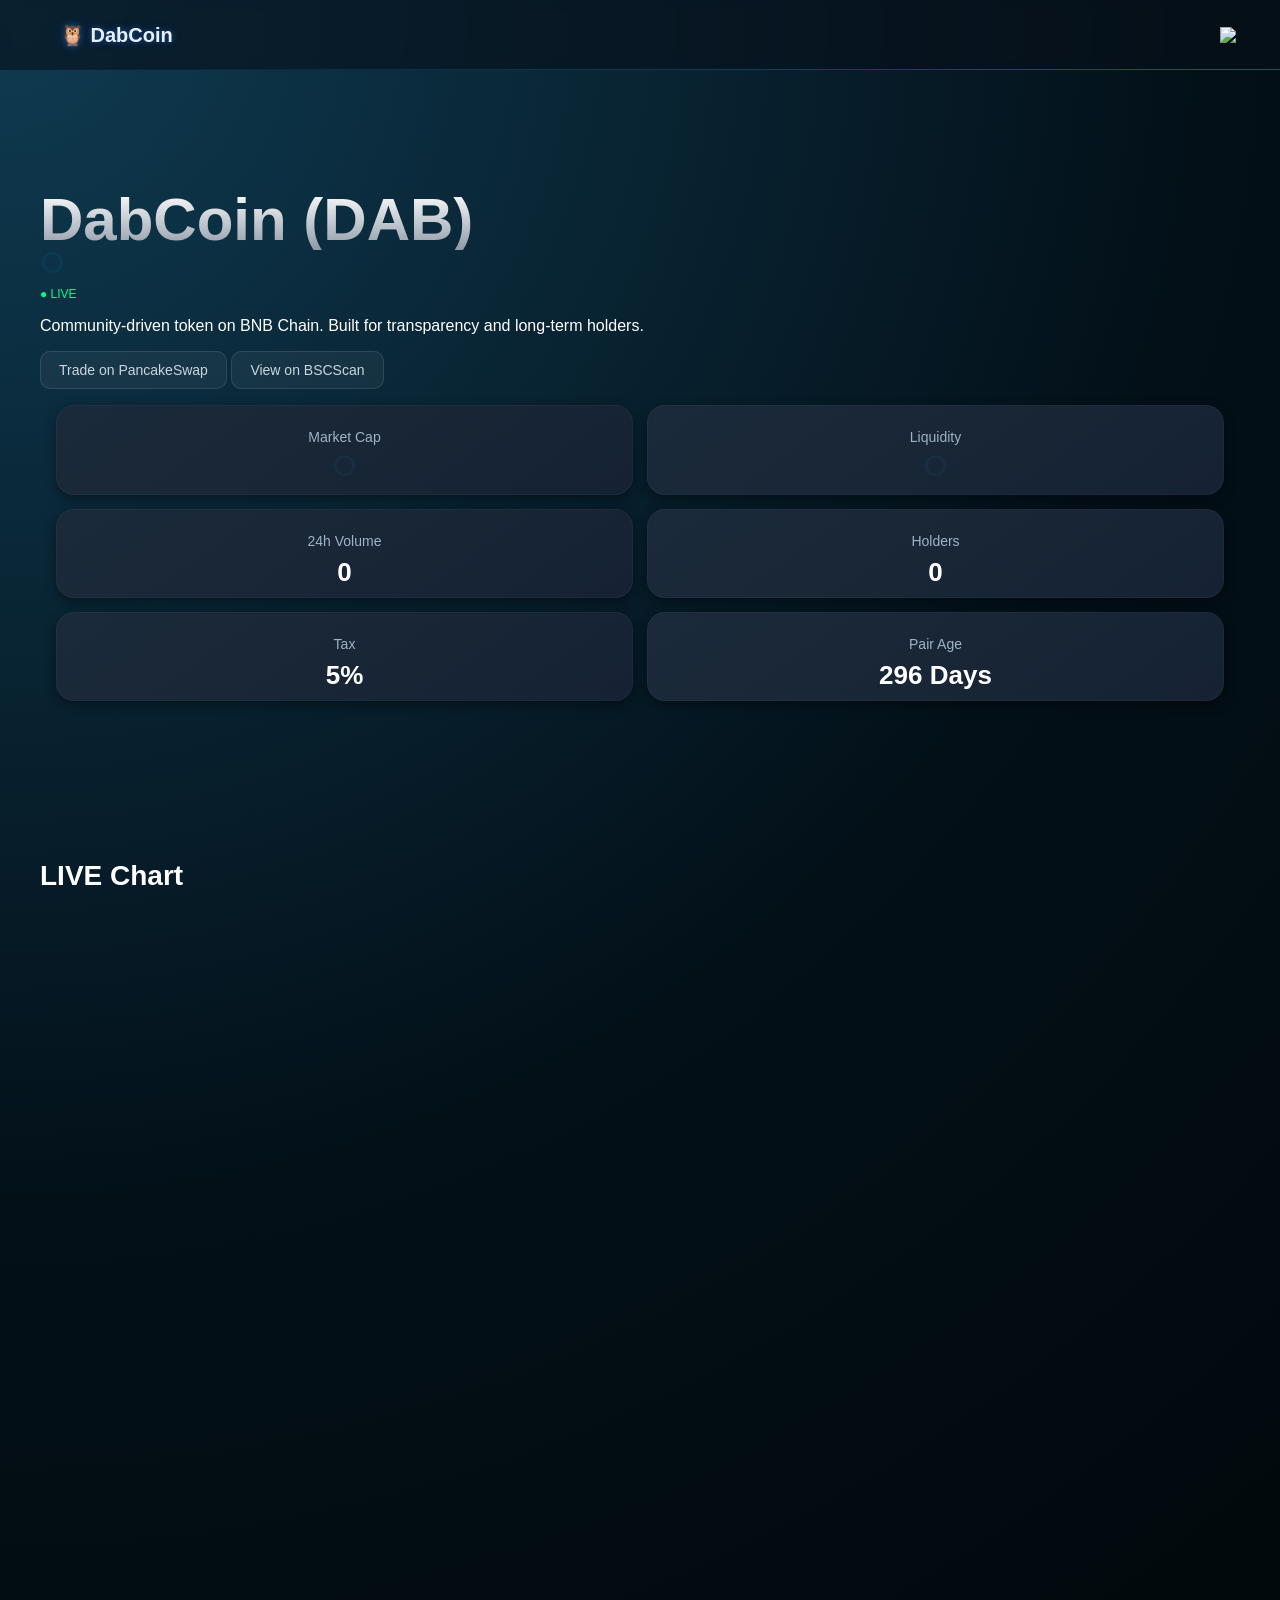
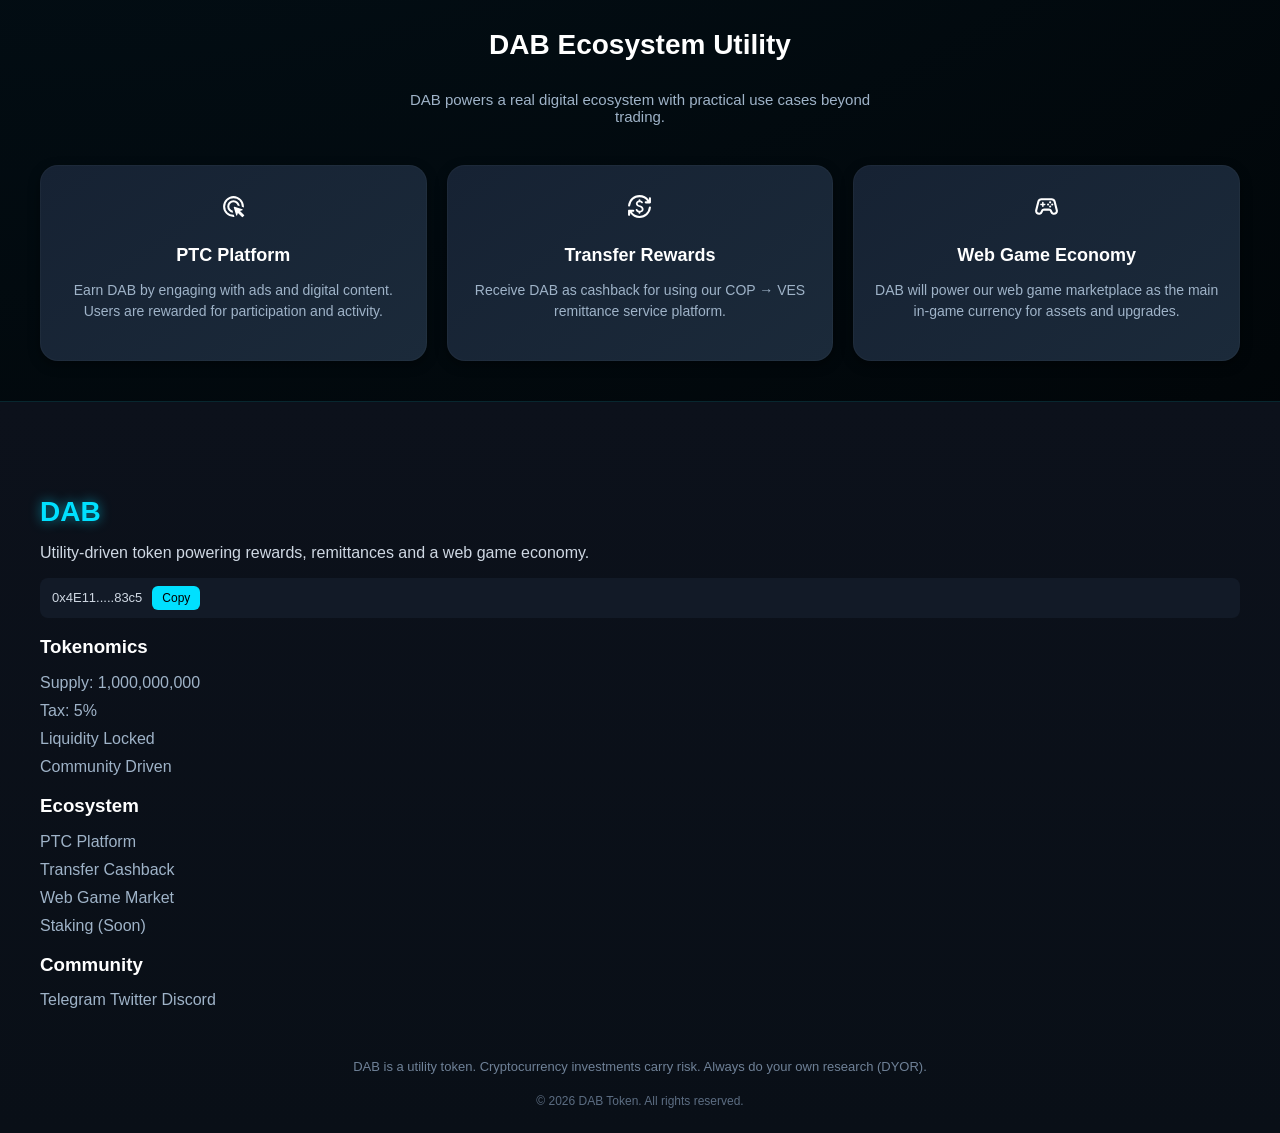
==== commit 05c67465: "Update index.html" ====
--- a/index.html
+++ b/index.html
@@ -1002,7 +1002,7 @@
   <span id="contract"
         data-address="0x4E11b900c94b2ab9155330B2052827Ab74d183c5
 ">
-    0x4E11b900c94b2ab9155330B2052827Ab74d183c5
+    0x4E11.....83c5
 
   </span>
 
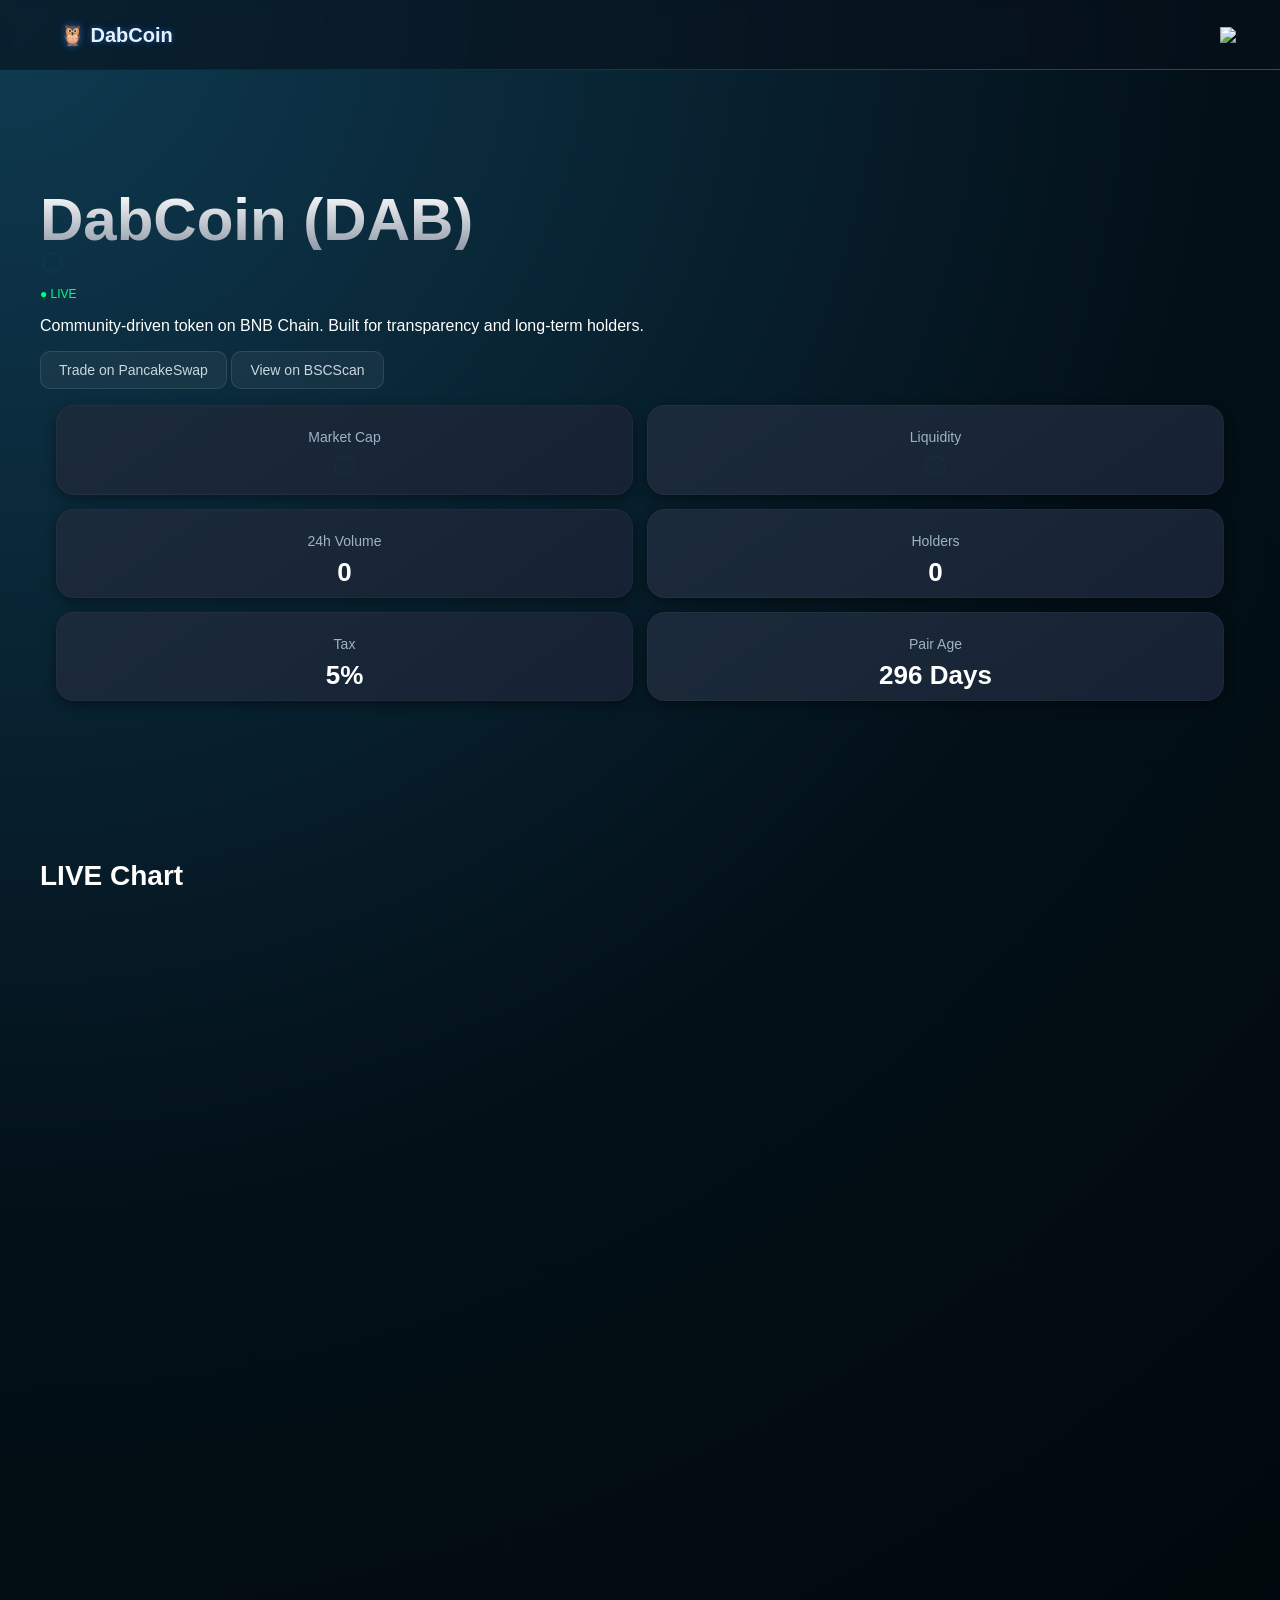
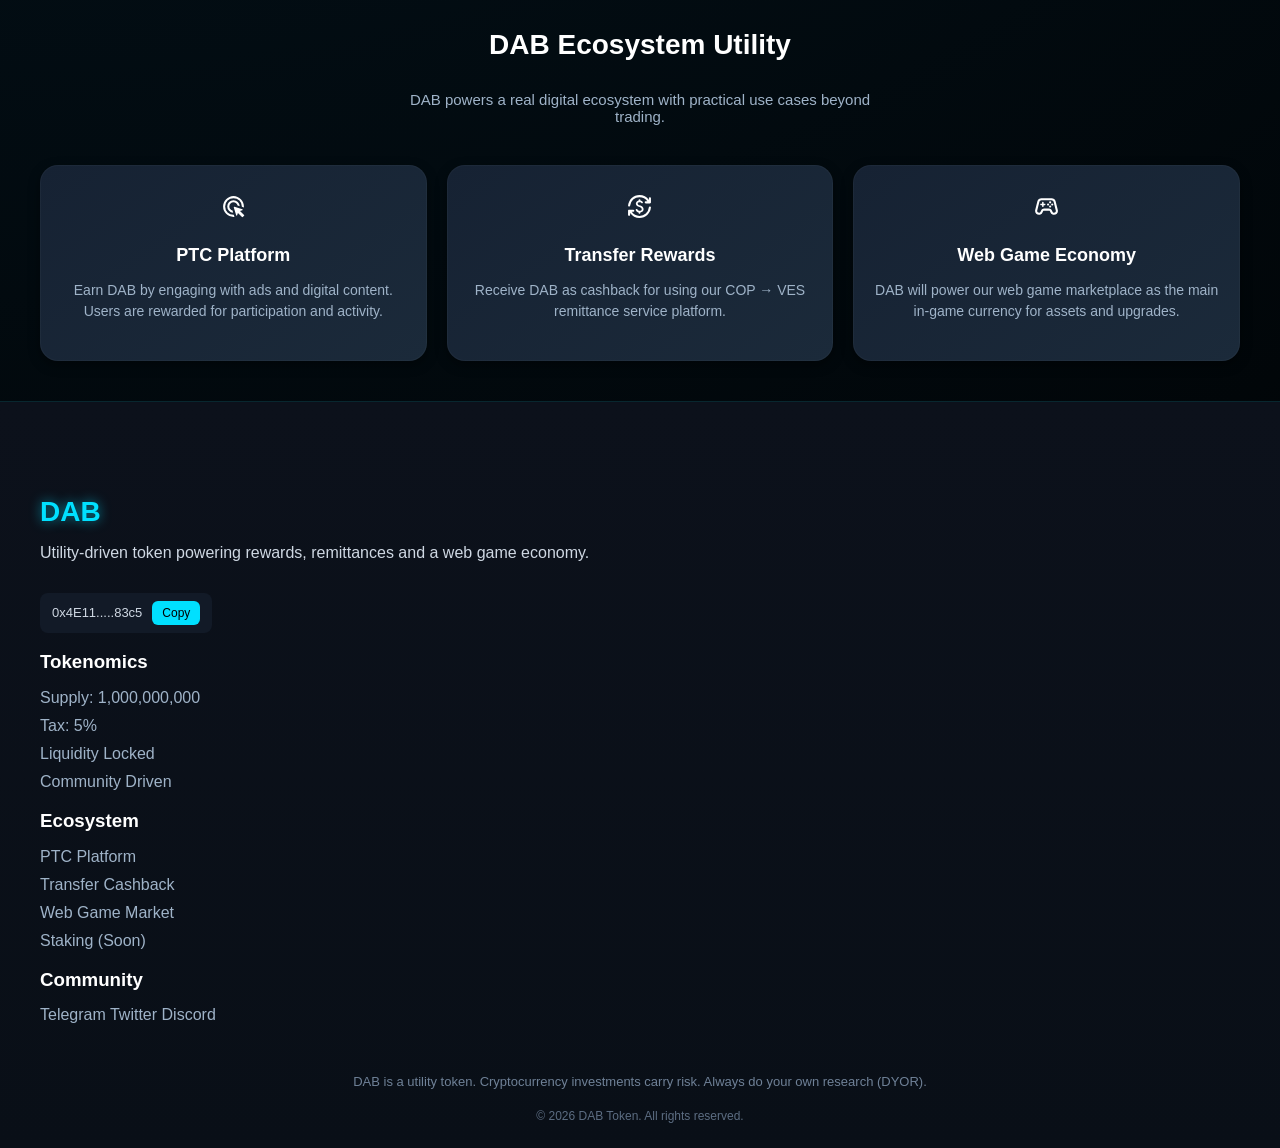
==== commit 39cfc69b: "Update index.html" ====
--- a/index.html
+++ b/index.html
@@ -91,8 +91,9 @@
 
 .contract-box {
   margin-top: 15px;
-  display: flex;
-  gap: 10px;
+  display: inline-flex;
+ width: fit-content;
+ gap: 10px;
   align-items: center;
   background: #121a27;
   padding: 8px 12px;
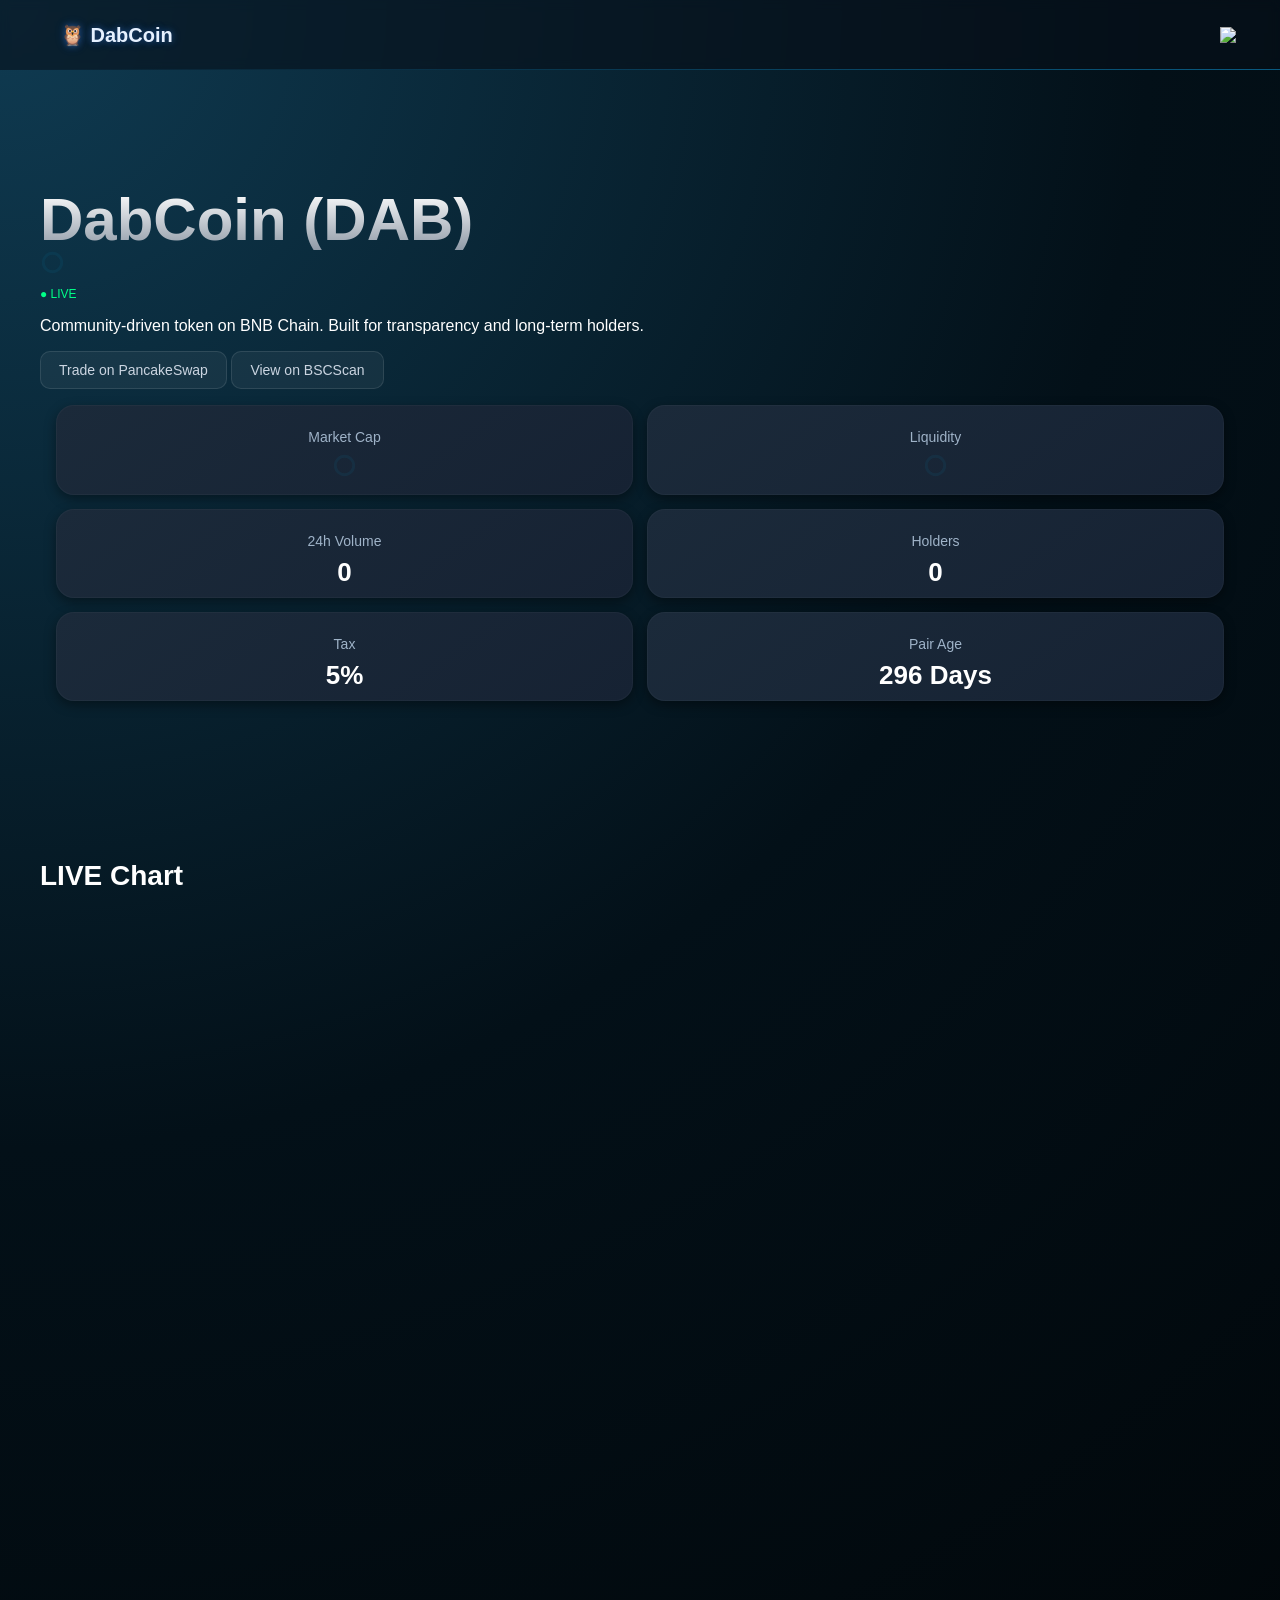
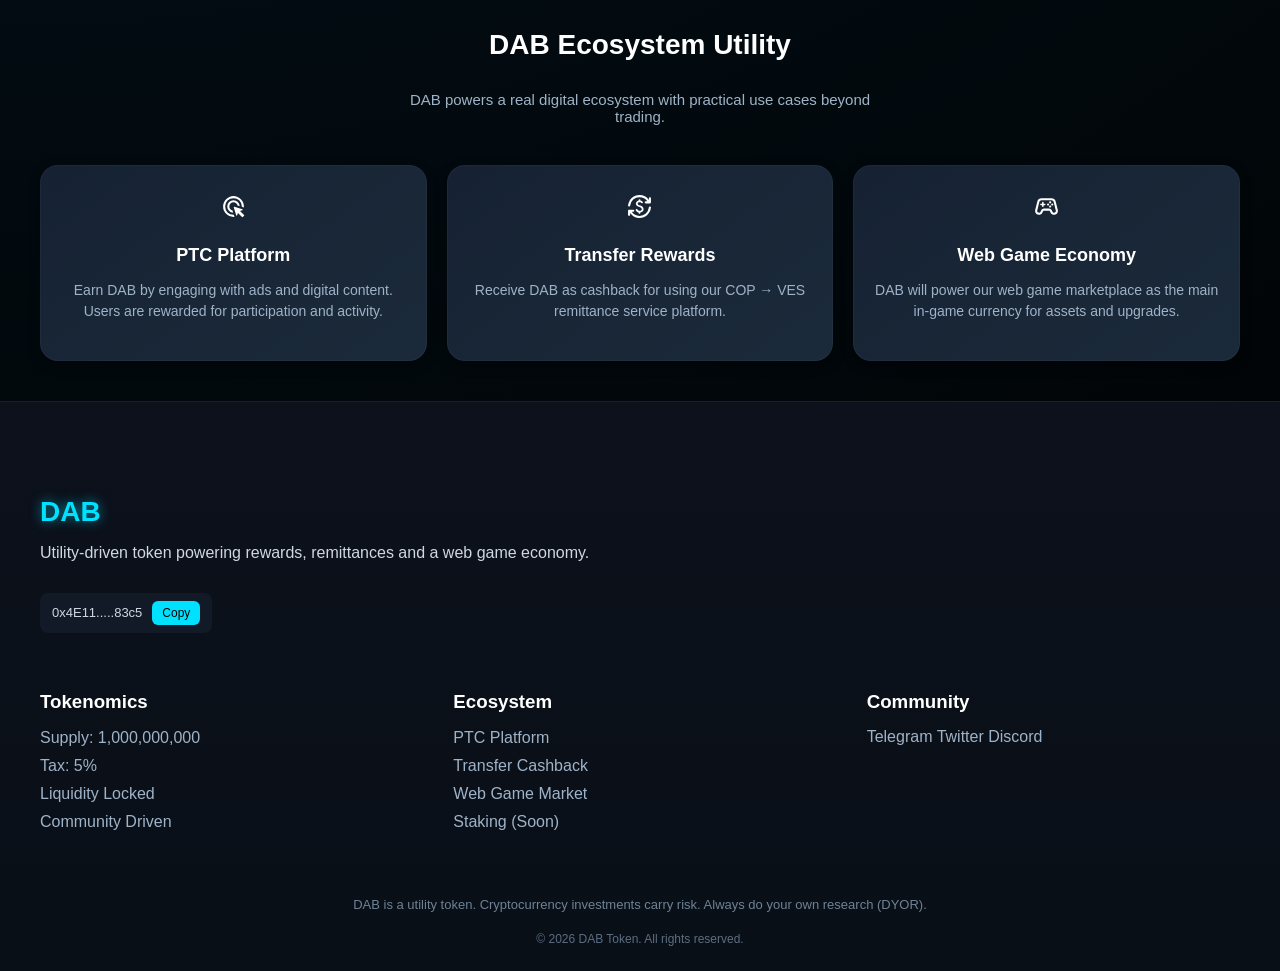
==== commit b18e3cf8: "Update index.html" ====
--- a/index.html
+++ b/index.html
@@ -9,6 +9,13 @@
 <link rel="icon" type="image/png" href="logo.png">
 
 <style>
+ .footer-links {
+  display: grid;
+  grid-template-columns: repeat(3, 1fr);
+  gap: 40px;
+  margin-top: 40px;
+}
+
  @media (max-width: 768px) {
   iframe[src*="dexscreener"] {
     width: 100vw;
@@ -1011,7 +1018,7 @@
 </div>
 
 
-
+<div class="footer-links">
     <!-- TOKENOMICS -->
     <div class="footer-col">
       <h3>Tokenomics</h3>
@@ -1043,7 +1050,7 @@
         <a href="#">Discord</a>
       </div>
     </div>
-
+</div>
   </div>
   </div>
   <!-- Disclaimer -->
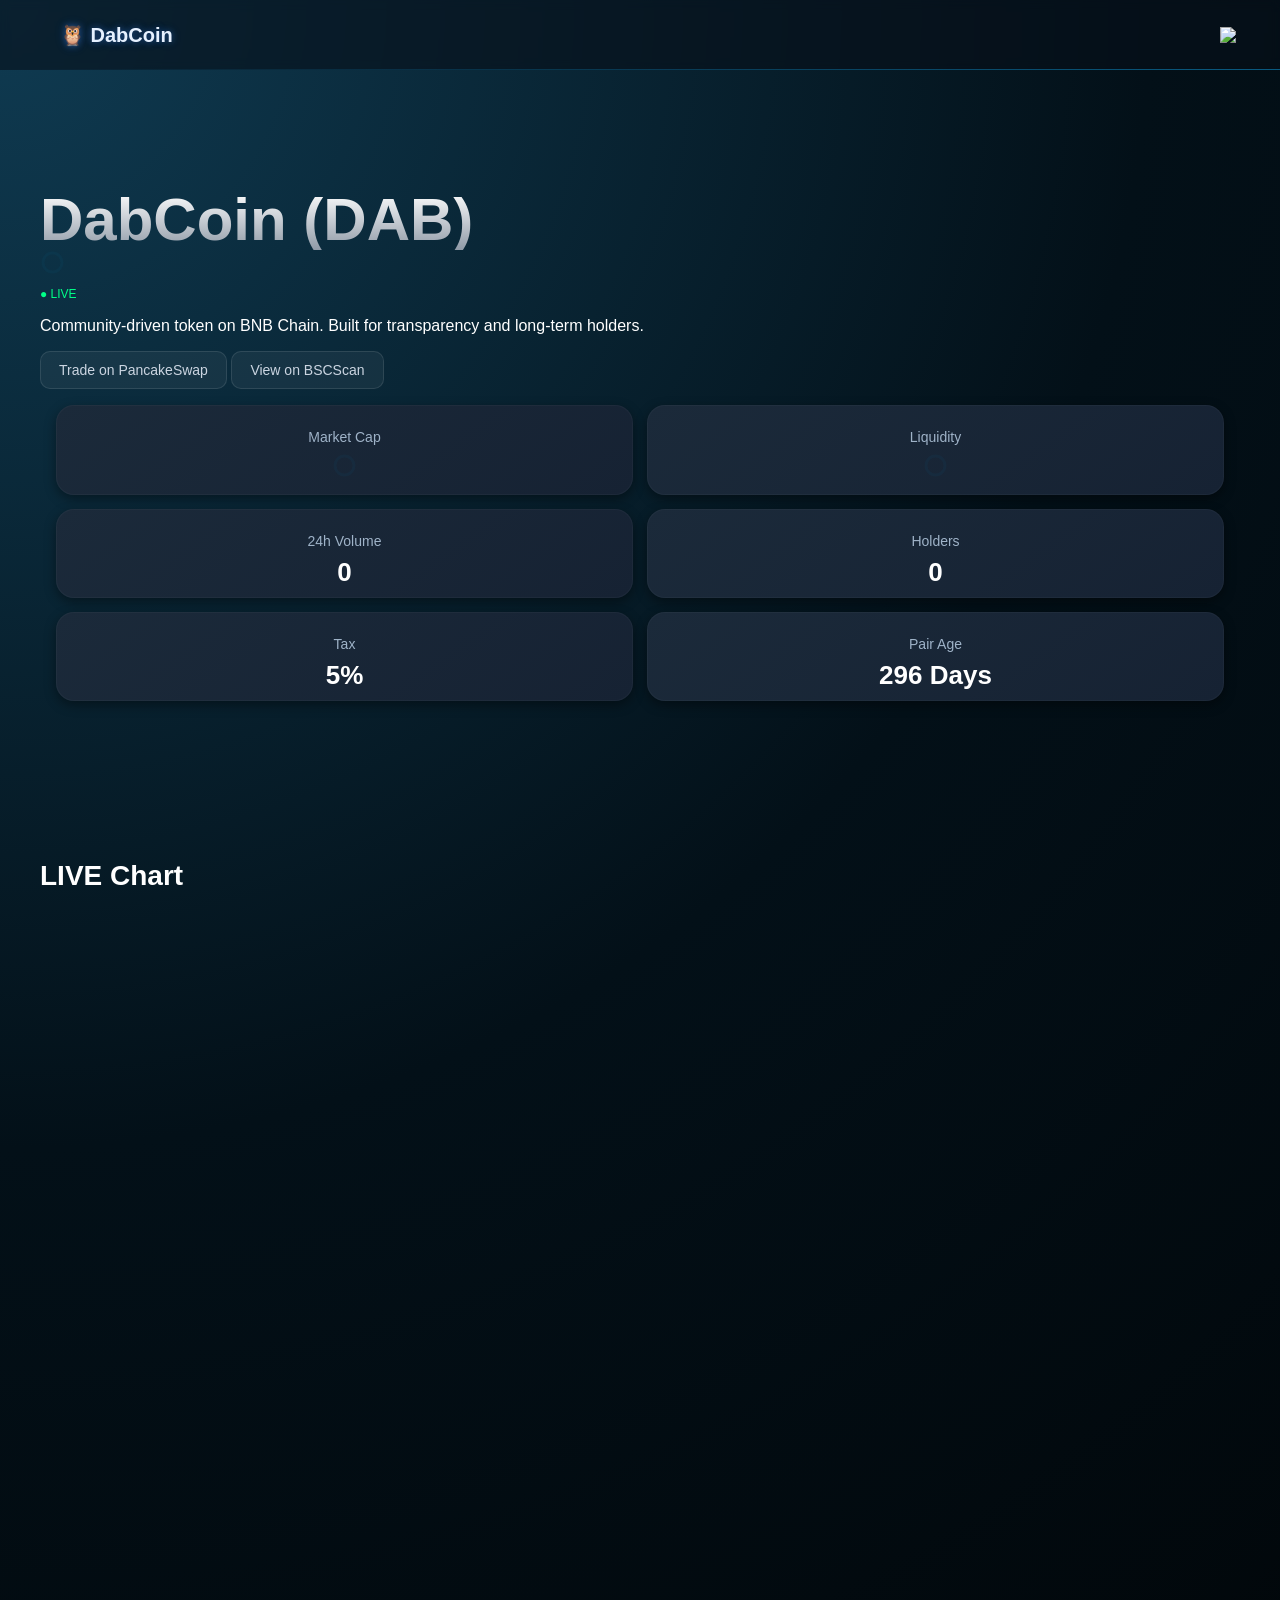
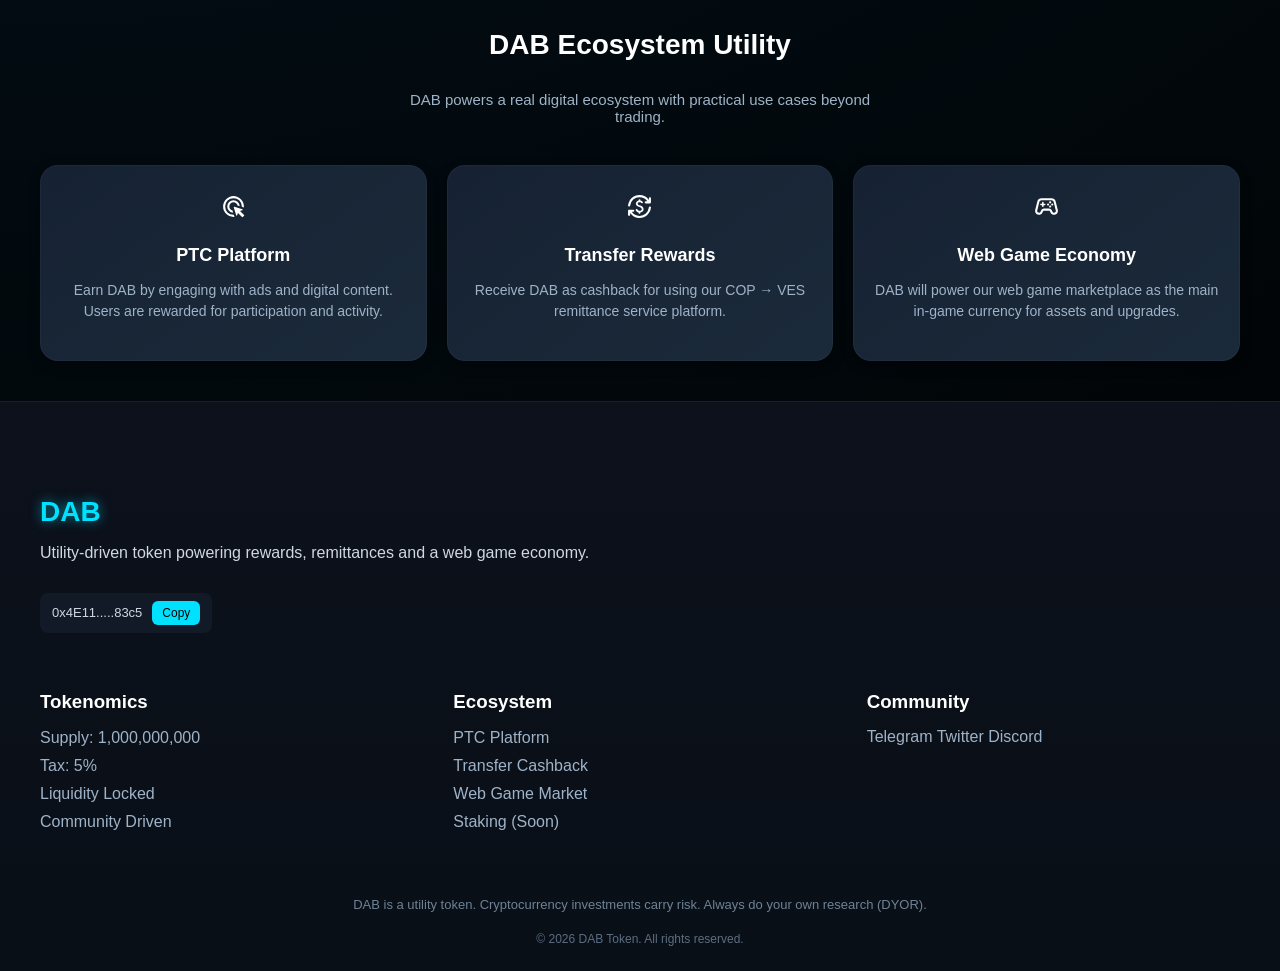
==== commit 763fd395: "Update index.html" ====
--- a/index.html
+++ b/index.html
@@ -9,6 +9,12 @@
 <link rel="icon" type="image/png" href="logo.png">
 
 <style>
+ @media (max-width: 900px) {
+  .footer-links {
+    grid-template-columns: 1fr;
+  }
+}
+
  .footer-links {
   display: grid;
   grid-template-columns: repeat(3, 1fr);
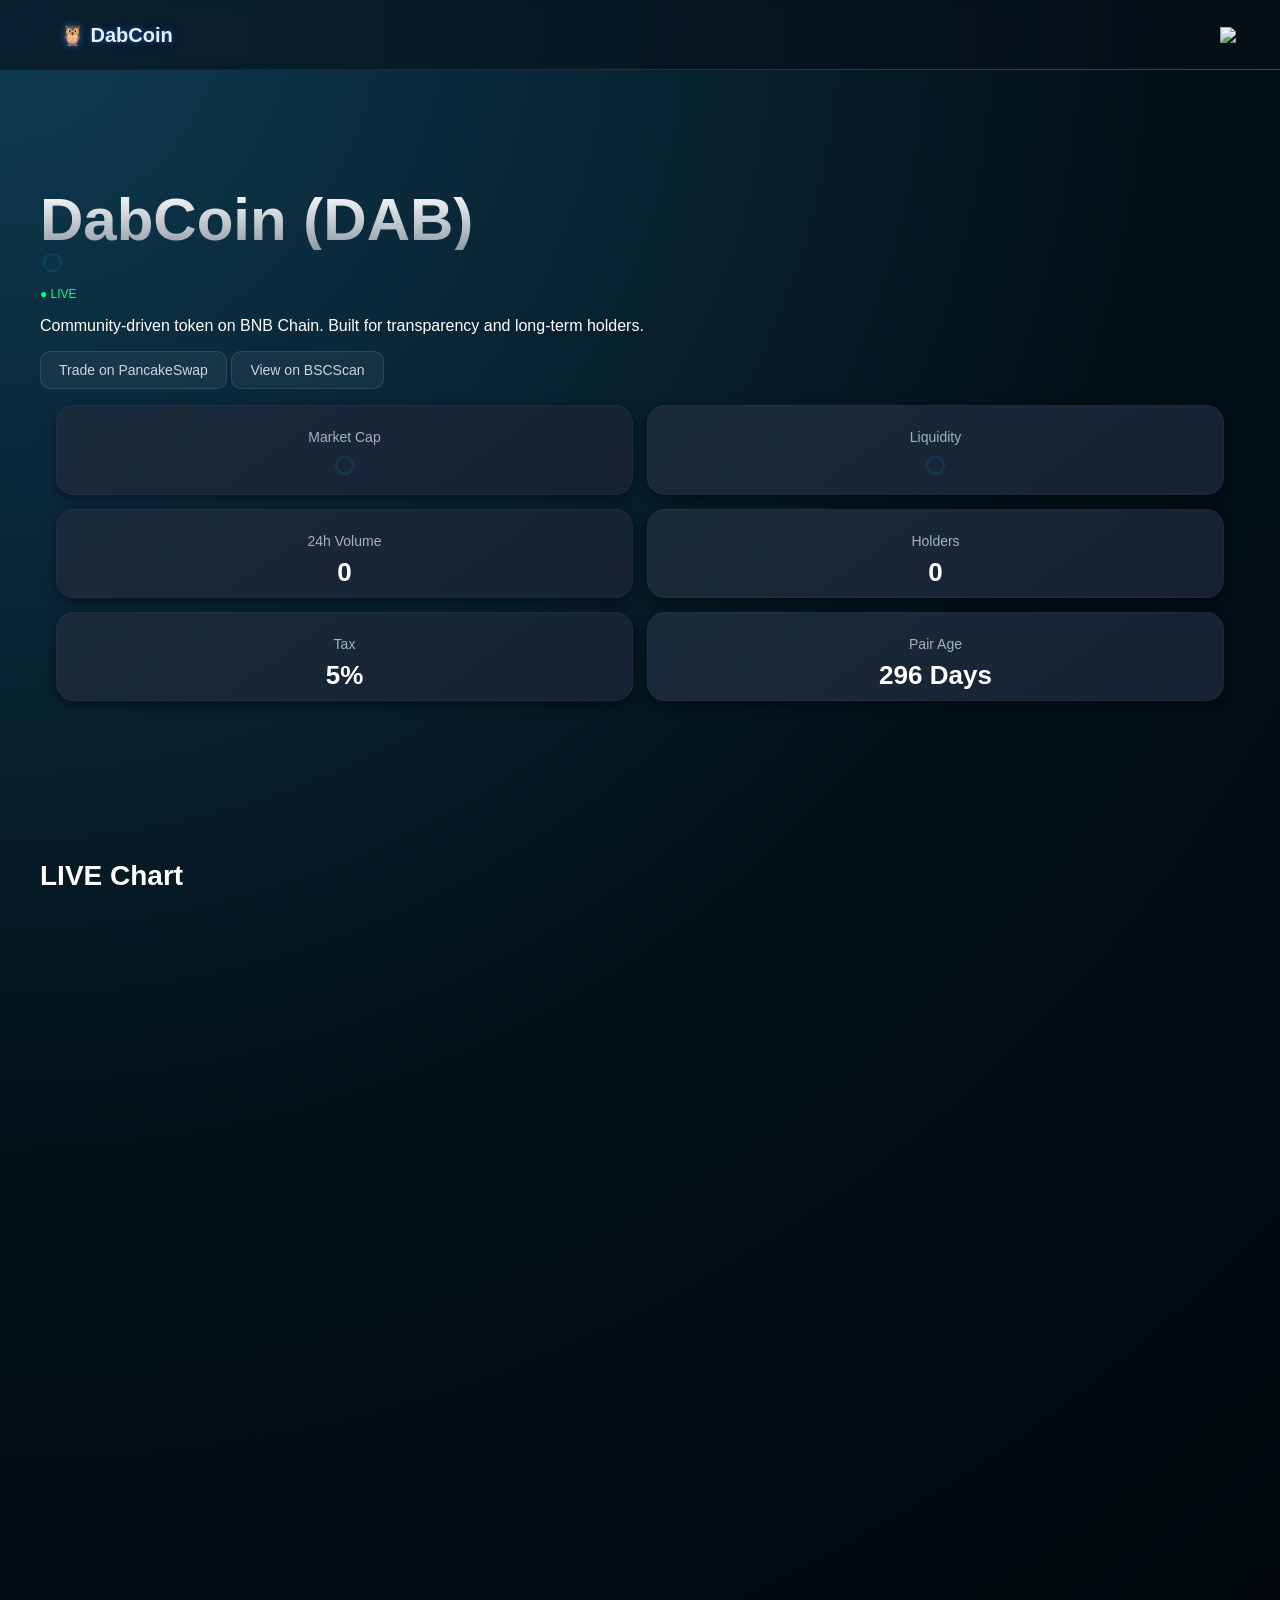
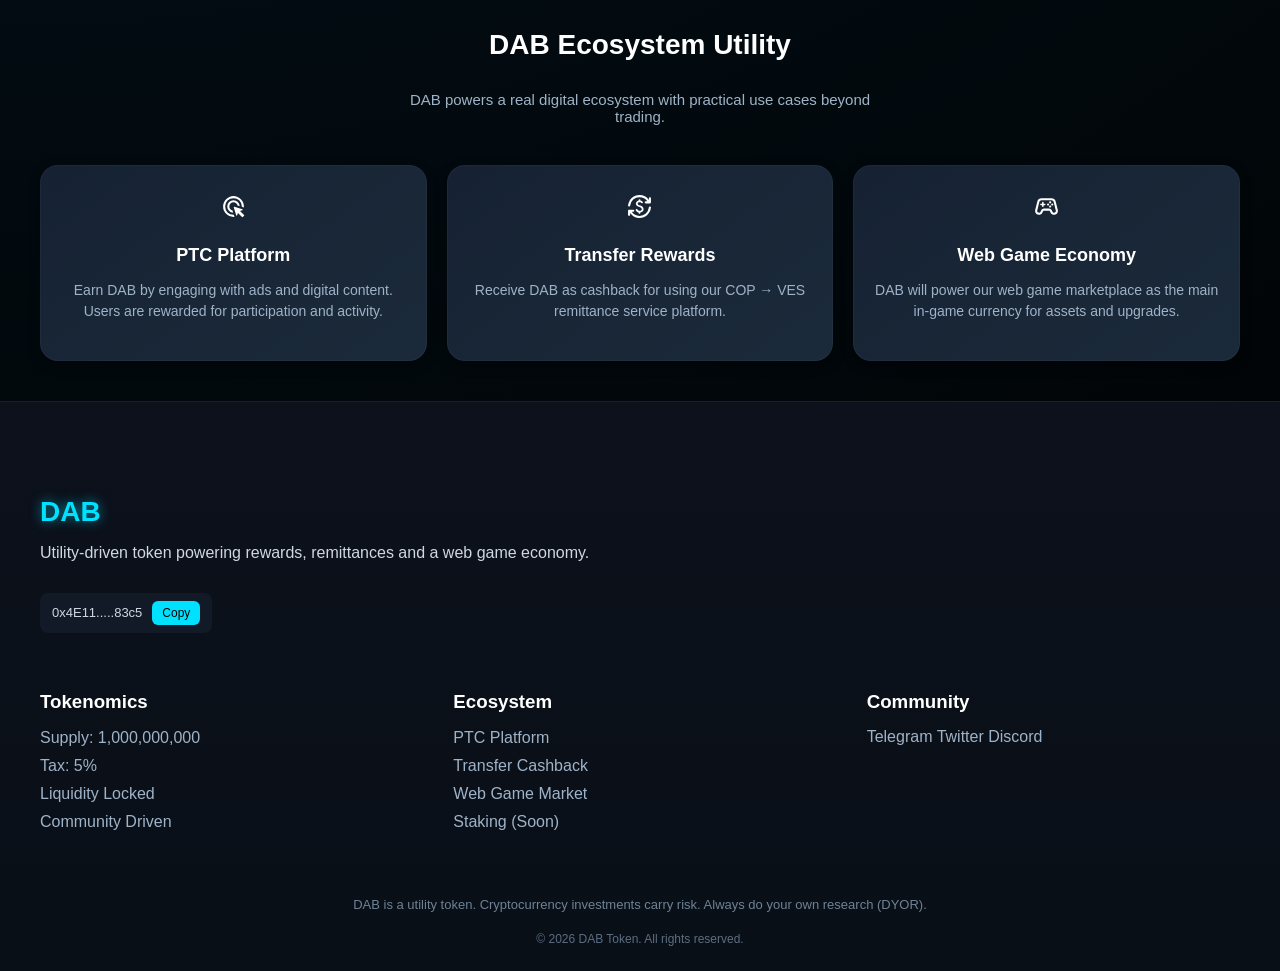
==== commit 38b19abf: "Update index.html" ====
--- a/index.html
+++ b/index.html
@@ -9,17 +9,17 @@
 <link rel="icon" type="image/png" href="logo.png">
 
 <style>
- @media (max-width: 900px) {
-  .footer-links {
-    grid-template-columns: 1fr;
-  }
-}
 
  .footer-links {
   display: grid;
   grid-template-columns: repeat(3, 1fr);
   gap: 40px;
   margin-top: 40px;
+}
+@media (max-width: 900px) {
+  .footer-links {
+    grid-template-columns: 1fr;
+  }
 }
 
  @media (max-width: 768px) {
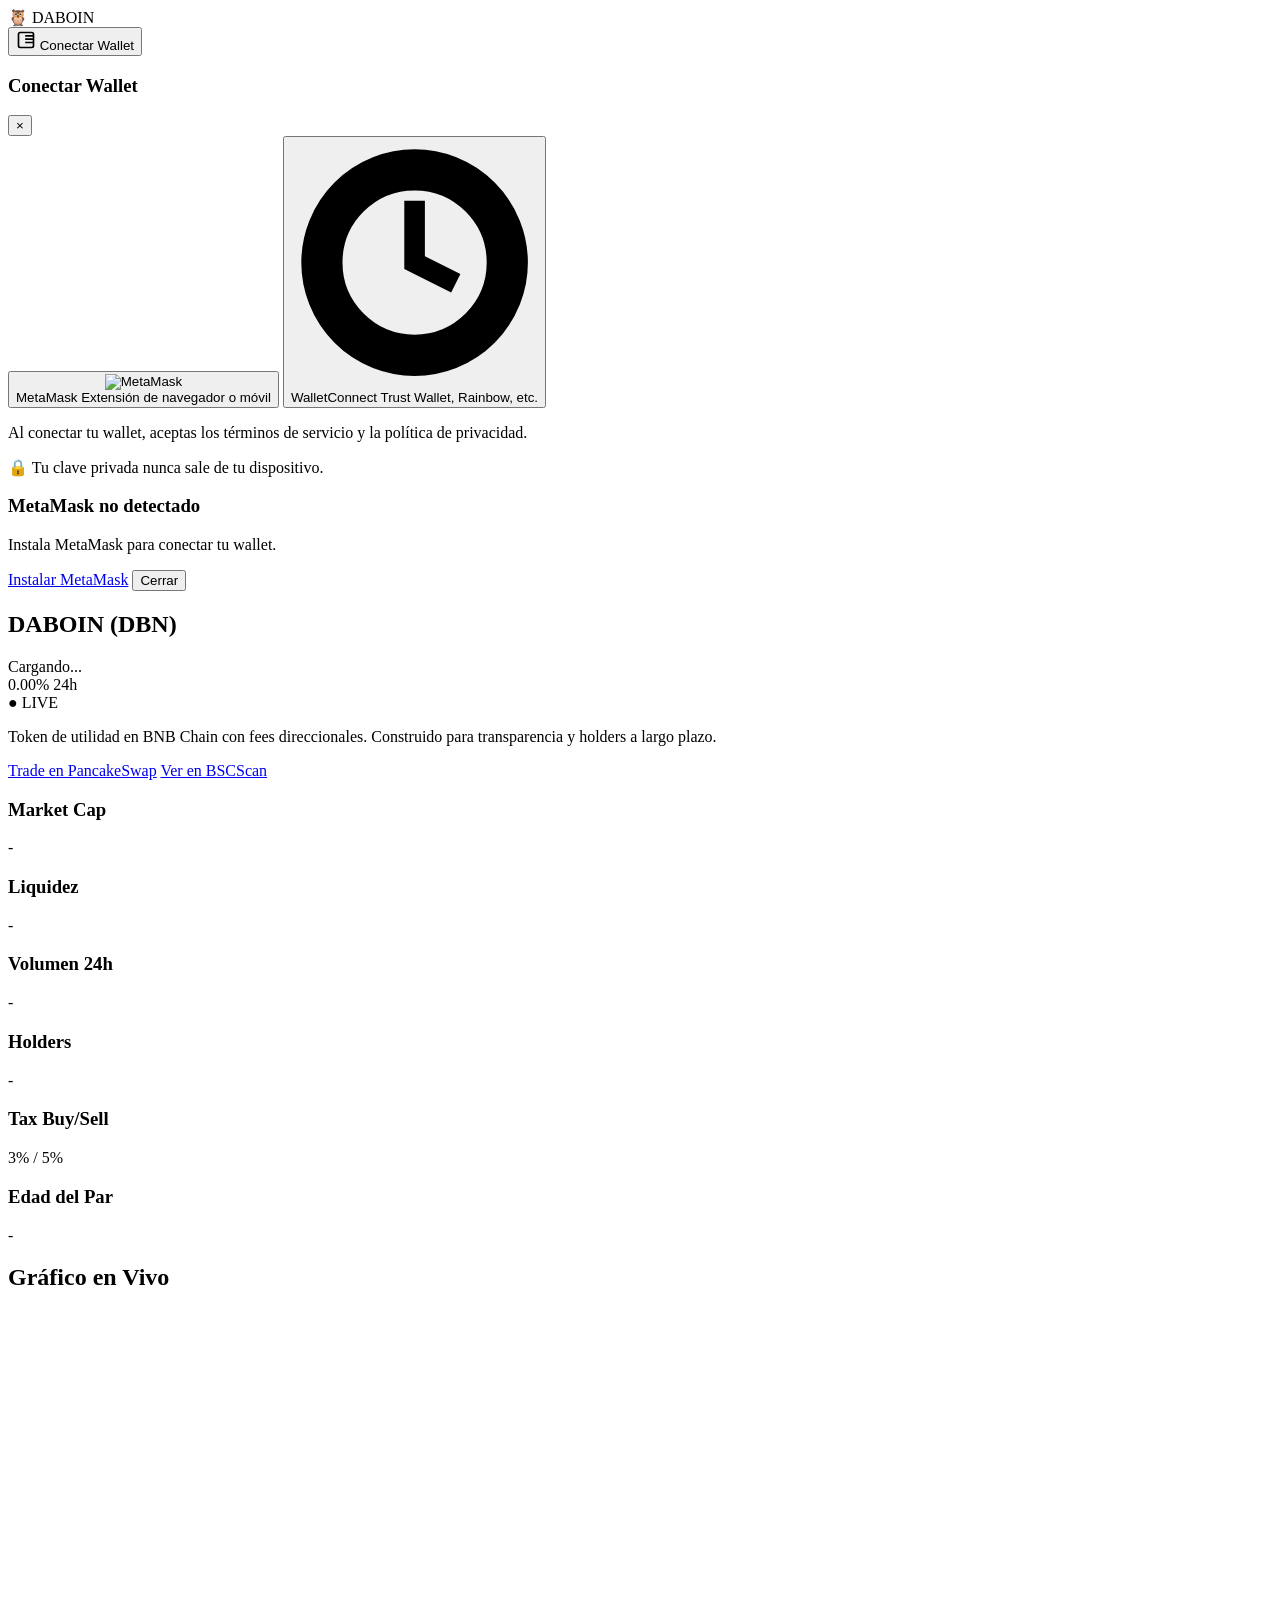
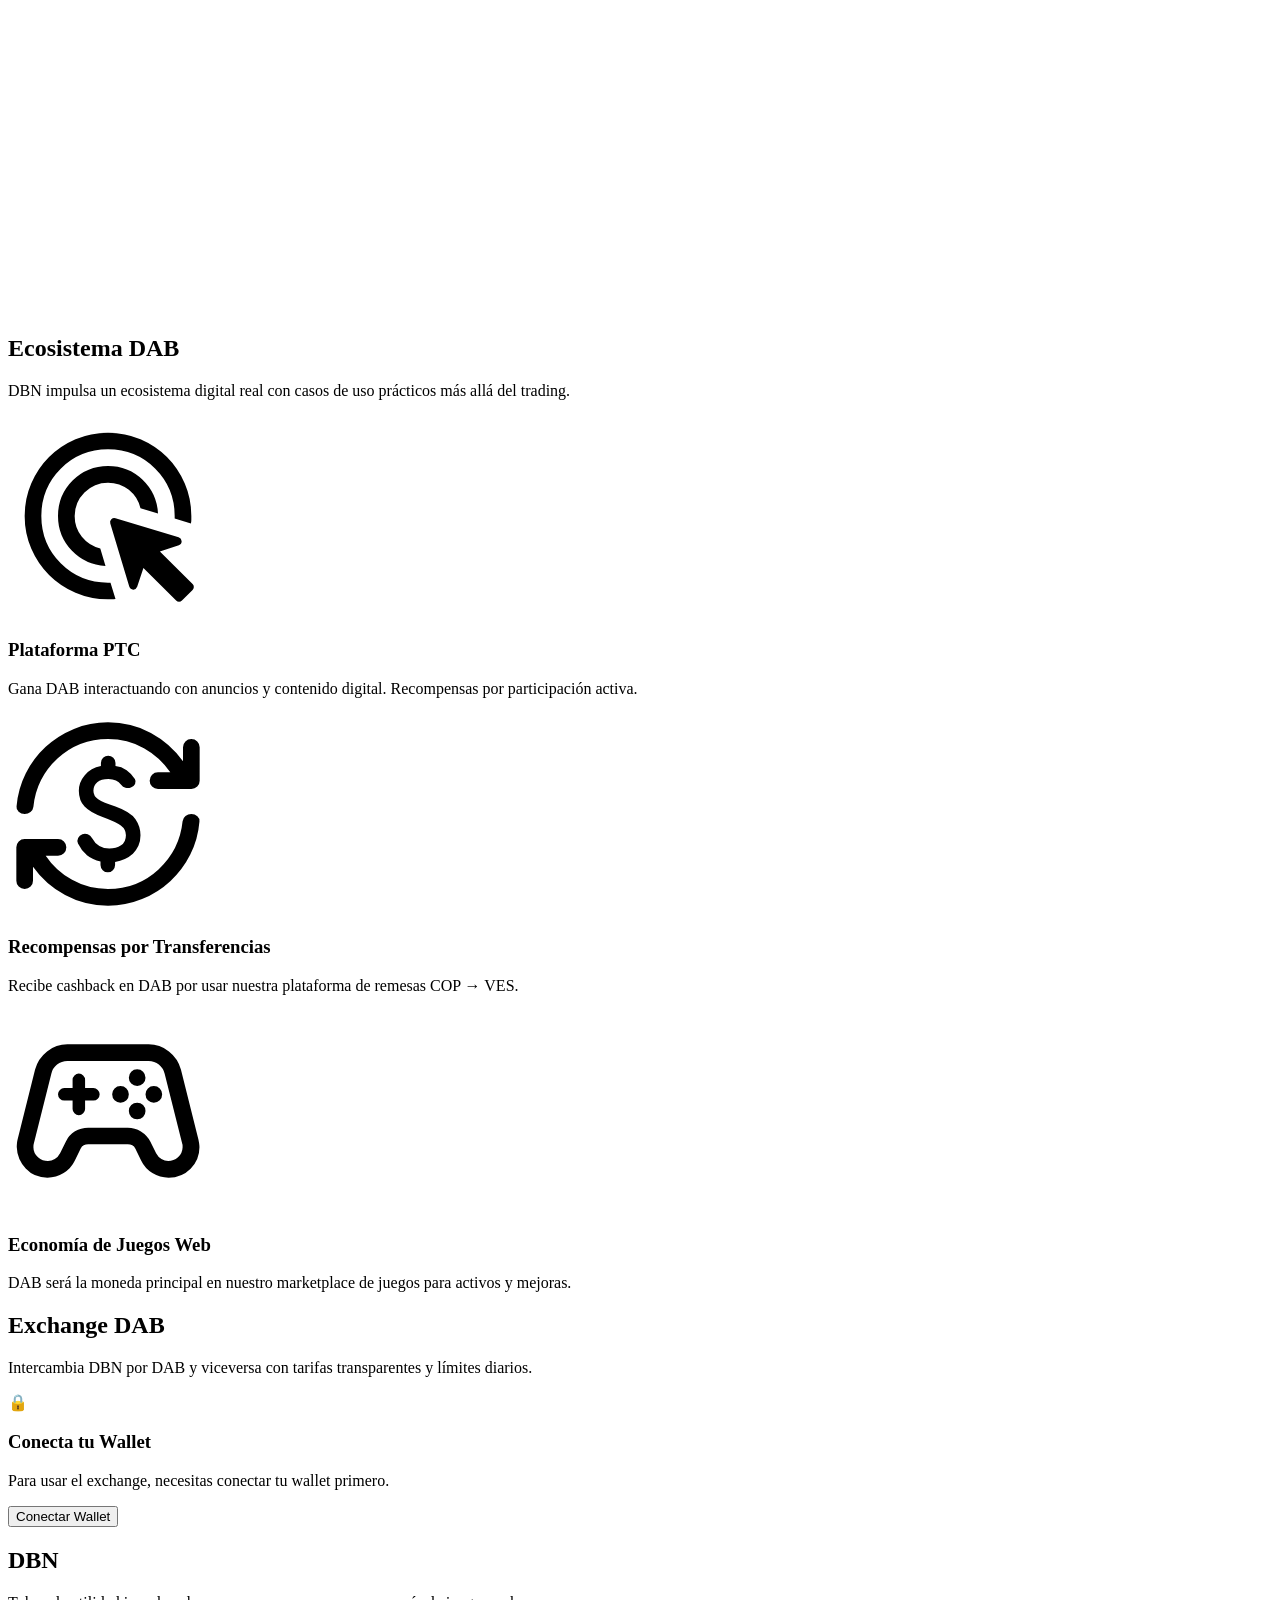
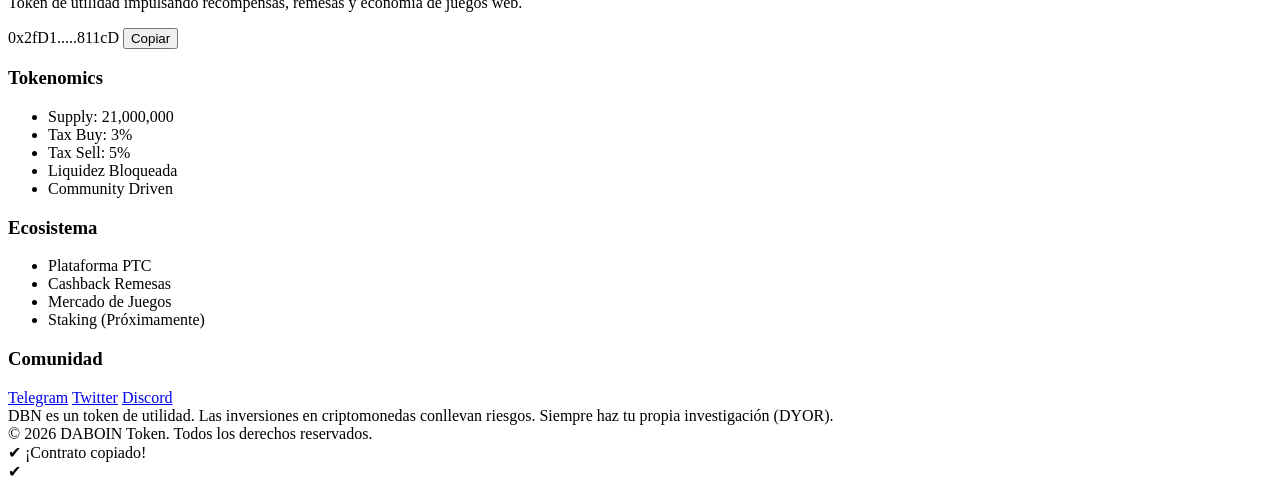
==== commit 62cbad8b: "Update index.html" ====
--- a/index.html
+++ b/index.html
@@ -1,1419 +1,427 @@
- <!DOCTYPE html>
+<!DOCTYPE html>
 <html lang="en">
 <head>
-<meta charset="UTF-8">
-<meta name="viewport" content="width=device-width, initial-scale=1.0">
-
-<title>DabCoin | DAB</title>
-
-<link rel="icon" type="image/png" href="logo.png">
-
-<style>
-
- .footer-links {
-  display: grid;
-  grid-template-columns: repeat(3, 1fr);
-  gap: 40px;
-  margin-top: 40px;
-}
-@media (max-width: 900px) {
-  .footer-links {
-    grid-template-columns: 1fr;
-  }
-}
-
- @media (max-width: 768px) {
-  iframe[src*="dexscreener"] {
-    width: 100vw;
-    margin-left: calc(-50vw + 50%);
-    border-radius: 0;
-  }
-}
-
-.copy-toast {
-  position: fixed;
-  bottom: 30px;
-  right: 30px;
-  background: #008da0;
-  color: #000;
-  padding: 12px 20px;
-  border-radius: 8px;
-  font-size: 14px;
-  font-weight: 600;
-  opacity: 0;
-  transform: translateY(20px);
-  transition: all 0.4s ease;
-  box-shadow: 0 0 15px rgba(0, 225, 255, 0.219);
-  z-index: 9999;
-}
-
-.copy-toast.show {
-  opacity: 1;
-  transform: translateY(0);
-}
-
- .footer {
-  background: linear-gradient(180deg, #0c111b, #090f17);
-  color: #cfd8e3;
-  padding: 70px 20px 25px;
-  border-top: 1px solid rgba(0,255,255,0.1);
-}
-
-.footer-container {   max-width: 1200px;   margin: auto;   display: grid;   grid-template-columns: repeat(auto-fit, minmax(220px, 1fr));   gap: 40px; }
-@media (max-width: 900px) {
-  .footer-container {
-    grid-template-columns: 1fr;
-    gap: 40px;
-    text-align: center;
-  }
-}
-
-
-.footer-logo {
-  font-size: 28px;
-  color: #00e0ff;
-  margin-bottom: 15px;
-  text-shadow: 0 0 12px rgba(0,224,255,0.6);
-}
-
-.footer h3 {
-  margin-bottom: 15px;
-  color: #ffffff;
-}
-
-.footer ul {
-  list-style: none;
-  padding: 0;
-}
-
-.footer ul li {
-  margin-bottom: 10px;
-  color: #9fb3c8;
-}
-
-.footer a {
-  color: #9fb3c8;
-  text-decoration: none;
-  transition: 0.3s;
-}
-
-.footer a:hover {
-  color: #00e0ff;
-  text-shadow: 0 0 8px rgba(0,224,255,0.6);
-}
-
-.contract-box {
-  margin-top: 15px;
-  display: inline-flex;
- width: fit-content;
- gap: 10px;
-  align-items: center;
-  background: #121a27;
-  padding: 8px 12px;
-  border-radius: 8px;
-  font-size: 13px;
-}
-
-.contract-box button {
-  background: #00e0ff;
-  border: none;
-  padding: 5px 10px;
-  border-radius: 6px;
-  cursor: pointer;
-  font-size: 12px;
-}
-
-.contract-box button:hover {
-  background: #00b5cc;
-}
-
-.footer-disclaimer {
-  margin-top: 50px;
-  font-size: 13px;
-  color: #6f8197;
-  text-align: center;
-  max-width: 800px;
-  margin-left: auto;
-  margin-right: auto;
-}
-
-.footer-bottom {
-  margin-top: 20px;
-  text-align: center;
-  font-size: 12px;
-  color: #5c6d82;
-}
-
-
-
-/* SECCION */
-.ecosystem {
-
-  text-align: center;
-}
-
-/* TITULO */
-.eco-title {
-  font-size: 28px;
-  font-weight: 700;
-  color: #ffffff;
-  margin-bottom: 10px;
-}
-
-/* SUBTITULO */
-.eco-subtitle {
-  font-size: 15px;
-  color: #9fb3c8;
-  max-width: 500px;
-  margin: 0 auto 40px auto;
-}
-
-/* GRID */
-.eco-grid {
-  display: grid;
-  gap: 20px;
-}
-
-/* MOVIL */
-@media (max-width: 768px) {
-  .eco-grid {
-    grid-template-columns: 1fr;
-  }
-}
-
-/* DESKTOP */
-@media (min-width: 769px) {
-  .eco-grid {
-    grid-template-columns: repeat(3, 1fr);
-  }
-}
-
-/* CARDS */
-.eco-card {
-  background: linear-gradient(145deg, #162233, #1b2a3a);
-  padding: 25px 20px;
-  border-radius: 18px;
-  box-shadow: 
-    0 4px 12px rgba(0, 0, 0, 0.4),
-    inset 0 0 0 1px rgba(255,255,255,0.03);
-  transition: 0.3s ease;
-}
-
-/* HOVER */
-.eco-card:hover {
-  transform: translateY(-5px);
-  box-shadow: 
-    0 8px 20px rgba(0, 0, 0, 0.5),
-    0 0 20px rgba(0, 150, 255, 0.2);
-}
-
-/* ICONO */
-.eco-icon {
-  font-size: 32px;
-  margin-bottom: 12px;
-}
-
-/* TITULO CARD */
-.eco-card h3 {
-  color: #ffffff;
-  font-size: 18px;
-  margin-bottom: 10px;
-}
-
-/* TEXTO CARD */
-.eco-card p {
-  color: #9fb3c8;
-  font-size: 14px;
-  line-height: 1.5;
-}
-
-
-.btn img {
-  width: 30px;
-}
-
-/* Fondo oscuro */
-.modal {
-  position: fixed;
-  top: 0;
-  left: 0;
-  width: 100%;
-  height: 100%;
-  background: rgba(0, 10, 20, 0.85);
-  backdrop-filter: blur(6px);
-  display: none;
-  justify-content: center;
-  align-items: center;
-  z-index: 9999;
-}
-
-/* Caja central */
-.modal-content {
-  background: linear-gradient(145deg, #0f1723, #0b111b);
-  padding: 35px;
-  border-radius: 16px;
-  width: 90%;
-  max-width: 400px;
-  text-align: center;
-  color: #e6f0ff;
-  box-shadow: 0 0 30px rgba(0, 224, 255, 0.15);
-  border: 1px solid rgba(0, 224, 255, 0.15);
-  animation: fadeIn 0.3s ease;
-}
-
-/* Título */
-.modal-content h3 {
-  margin-bottom: 15px;
-  font-size: 20px;
-  color: #00e0ff;
-  text-shadow: 0 0 8px rgba(0,224,255,0.5);
-}
-
-/* Texto */
-.modal-content p {
-  font-size: 14px;
-  margin-bottom: 25px;
-  color: #9fb3c8;
-}
-
-/* Botón instalar */
-.install-btn {
-  display: inline-block;
-  padding: 10px 20px;
-  border-radius: 8px;
-  background: #00e0ff;
-  color: #000;
-  font-weight: 600;
-  text-decoration: none;
-  transition: 0.3s ease;
-}
-
-.install-btn:hover {
-  background: #00bcd4;
-  box-shadow: 0 0 12px rgba(0,224,255,0.6);
-}
-
-/* Botón cerrar */
-.close-btn {
-  display: block;
-  margin: 15px auto 0;
-  background: transparent;
-  border: 1px solid #00e0ff;
-  color: #00e0ff;
-  padding: 8px 18px;
-  border-radius: 8px;
-  cursor: pointer;
-  transition: 0.3s ease;
-}
-
-.close-btn:hover {
-  background: #00e0ff;
-  color: #000;
-}
-
-/* Animación */
-@keyframes fadeIn {
-  from {
-    opacity: 0;
-    transform: scale(0.9);
-  }
-  to {
-    opacity: 1;
-    transform: scale(1);
-  }
-}
-
-
-.wallet-icon {
-  position: absolute;
-  right: 30px;
-  top: 50%;
-  transform: translateY(-50%);
- width: 30px;
-}
-/* Fondo oscuro */
-.modal {
-  position: fixed;
-  top: 0;
-  left: 0;
-  width: 100%;
-  height: 100%;
-  background: rgba(0, 10, 20, 0.85);
-  backdrop-filter: blur(6px);
-  display: none;
-  justify-content: center;
-  align-items: center;
-  z-index: 9999;
-}
-
-/* Caja central */
-.modal-content {
-  background: linear-gradient(145deg, #0f1723, #0b111b);
-  padding: 35px;
-  border-radius: 16px;
-  width: 90%;
-  max-width: 400px;
-  text-align: center;
-  color: #e6f0ff;
-  box-shadow: 0 0 30px rgba(0, 224, 255, 0.15);
-  border: 1px solid rgba(0, 224, 255, 0.15);
-  animation: fadeIn 0.3s ease;
-}
-
-/* Título */
-.modal-content h3 {
-  margin-bottom: 15px;
-  font-size: 20px;
-  color: #00e0ff;
-  text-shadow: 0 0 8px rgba(0,224,255,0.5);
-}
-
-/* Texto */
-.modal-content p {
-  font-size: 14px;
-  margin-bottom: 25px;
-  color: #9fb3c8;
-}
-
-/* Botón instalar */
-.install-btn {
-  display: inline-block;
-  padding: 10px 20px;
-  border-radius: 8px;
-  background: #00e0ff;
-  color: #000;
-  font-weight: 600;
-  text-decoration: none;
-  transition: 0.3s ease;
-}
-
-.install-btn:hover {
-  background: #00bcd4;
-  box-shadow: 0 0 12px rgba(0,224,255,0.6);
-}
-
-/* Botón cerrar */
-.close-btn {
-  display: block;
-  margin: 15px auto 0;
-  background: transparent;
-  border: 1px solid #00e0ff;
-  color: #00e0ff;
-  padding: 8px 18px;
-  border-radius: 8px;
-  cursor: pointer;
-  transition: 0.3s ease;
-}
-
-.close-btn:hover {
-  background: #00e0ff;
-  color: #000;
-}
-
-/* Animación */
-@keyframes fadeIn {
-  from {
-    opacity: 0;
-    transform: scale(0.9);
-  }
-  to {
-    opacity: 1;
-    transform: scale(1);
-  }
-}
-
-
-
-
-
-
-/* BLOQUEAR SCROLL */
-body.loading {
-  overflow: hidden;
-}
-
-#loader-overlay {
-  position: fixed;
-  inset: 0;
-  background: #000; /* o tu fondo */
-  display: flex;
-  justify-content: center;
-  align-items: center;
-  z-index: 9999;
-  opacity: 1;
-  transition: opacity 0.6s ease;
-}
-
-#loader-overlay.hidden {
-  opacity: 0;
-  pointer-events: none;
-}
-
-
-/* SPINNER */
-.loader {
-  width: clamp(50px, 8vw, 80px);
-  padding: 8px;
-  aspect-ratio: 1;
-  border-radius: 50%;
-  background: #257db0;
-
-  --_m: 
-    conic-gradient(#0000 10%, #000),
-    linear-gradient(#000 0 0) content-box;
-
-  -webkit-mask: var(--_m);
-  mask: var(--_m);
-  -webkit-mask-composite: source-out;
-  mask-composite: subtract;
-
-  animation: spin 1s infinite linear;
-}
-
-/* ANIMACIÓN */
-@keyframes spin {
-  to { transform: rotate(1turn); }
-}
-
-
-
-/* CONTENEDOR */
-.stats {
-  display: grid;
-  grid-template-columns: repeat(2, 1fr);
-  gap: 14px;
-  padding: 16px;
-}
-
-/* TARJETAS */
-.stat-card {
-  background: linear-gradient(145deg, #1b2a3a, #162233);
-  border-radius: 18px;
-  padding: 10px 10px;
-  text-align: center;
-  box-shadow: 
-    0 4px 12px rgba(0, 0, 0, 0.4),
-    inset 0 0 0 1px rgba(255,255,255,0.03);
-  transition: 0.3s ease;
-
-}
-
-/* TITULO */
-.stat-card h3 {
-  font-size: 14px;
-  font-weight: 500;
-  color: #9fb3c8;
-  margin-bottom: 8px;
-}
-
-/* VALOR */
-.stat-card p {
-  font-size: 26px;
-  font-weight: 700;
-  color: #ffffff;
-  margin: 0;
-}
-
-/* EFECTO HOVER (desktop) */
-.stat-card:hover {
-  transform: translateY(-3px);
-}
-
-
-.btn-primary{
-padding:14px 28px;
-border-radius:12px;
-background:linear-gradient(90deg,#00c6ff,#0072ff);
-color:white;
-text-decoration:none;
-font-weight:600;
-transition:0.3s;
-display:inline-block;
-}
-
-.btn-primary:hover{
-transform:scale(1.05);
-box-shadow:0 0 25px rgba(0,198,255,0.6);
-}
-
-.btn{
-display:inline-flex;
-align-items:center;
-justify-content:center;
-
-color:#cbd5e1;
-text-decoration:none;
-font-weight:500;
-font-size:14px;
-
-padding:10px 18px;
-
-border-radius:10px;
-background:rgba(255,255,255,0.05);
-border:1px solid rgba(255,255,255,0.1);
-
-transition:all 0.3s ease;
-
-white-space:nowrap;
-
-cursor:pointer;
-
-width:auto;
-max-width:100%;
-box-sizing:border-box;
-}
-@media(max-width:600px){
-
-.btn{
-width:100%;
-padding:12px;
-font-size:15px;
-}
-
-}
-
-    .btn-primary{
-background:linear-gradient(90deg,#00c6ff,#0072ff);
-color:white;
-border:none;
-}
-
-.btn-primary:hover{
-transform:scale(1.05);
-box-shadow:0 0 20px rgba(0,198,255,0.6);
-}
-
-.btn:hover {
-  background: rgba(49, 126, 252, 0.15);
-  color: #ffffff;
-}
-/* HEADER */ 
-.site-header { 
-  position: fixed; 
-  top: 0; 
-  width: 100%;
-   z-index: 1000; 
-   background: rgba(8, 15, 25, 0.6); 
-   backdrop-filter: blur(5px); 
-   -webkit-backdrop-filter: blur(5px); 
-   padding: 0 40px;
-    left: 0;
-  right: 0;            
-  z-index: 1000;
-  box-sizing: border-box; 
- } 
- 
-
-
-   /* CONTENEDOR FLEX */ 
- .header-container {
-  display: flex;
-  align-items: center;
-  justify-content: space-between;
-  height: 70px;
-  padding: 0 20px;
-}
-
-  
-  /* LOGO */ 
-  .logo { 
-    font-size: 20px; 
-    font-weight: 600; 
-    color: #e6f1ff; 
-    margin-right: auto; 
-    text-shadow: 0 0 6px rgba(59,130,246,0.4), 0 0 12px rgba(59,130,246,0.2); 
-  }
-  
-  /* BOTÓN */
-.signin-btn { 
-  color: #cbd5e1; 
-  text-decoration: none; 
-  font-weight: 500; 
-  padding: 8px 16px; 
-  border-radius: 8px; 
-  transition: all 0.3s ease; 
-  white-space: nowrap;
-
-  margin-left: auto; 
-}
-@media (max-width: 768px){
-
-  .header-container{
-    padding: 0 15px;
-  }
-
-  .signin-btn{
-    padding: 6px 12px;
-    font-size: 14px;
-  }
-
-}
-
-   .signin-btn:hover 
-   { background: rgba(59,130,246,0.15); 
-    color: #ffffff; 
-  }
-
-/* LÍNEA INFERIOR */
-.divider {
-  position:absolute;
-  bottom: 0;
-  left: 0;
-  width: 100%;
-  height: 1px;
-  background: linear-gradient(
-    90deg,
-    transparent,
-    rgba(14,165,233,0.5),
-    transparent
-  );
-  background-size: 200% 100%;
-  animation: shimmer 4s infinite linear;
-}
-
-@keyframes shimmer {
-  0% { background-position: -200% 0; }
-  100% { background-position: 200% 0; }
-}
-
-
-
-
-
-.section h2{
-margin-bottom:30px;
-font-size:28px;
-}
-
-.fade-in{
-opacity:0;
-transform:translateY(20px);
-transition:all 0.8s ease;
-}
-
-.fade-in.visible{
-opacity:1;
-transform:translateY(0);
-}
-
-body{
-margin:0;
-font-family: 'Segoe UI', Arial, sans-serif;
-background: radial-gradient(circle at top left, #0f3b52 0%, #031018 40%, #000 100%);
-color:white;
-overflow-x:hidden;
-  padding-top: 70px;
-}
-
-header{
-display:flex;
-justify-content:space-between;
-align-items:center;
-padding:20px 40px;
-font-size:18px;
-
-}
-
-header .brand{
-display:flex;
-align-items:center;
-gap:10px;
-font-weight:600;
-opacity:0.9;
-
-}
-
-header a{
-color:white;
-text-decoration:none;
-opacity:0.7;
-}
-
-.hero{
-padding:120px 40px 80px;
-}
-
-.hero h1{
-font-size:60px;
-line-height:1;
-margin:0;
-background:linear-gradient(to bottom, #ffffff, #8f9aa7);
--webkit-background-clip:text;
--webkit-text-fill-color:transparent;
-}
-
-.section{
-padding:40px;
-}
-
-.card{
-background:rgba(255,255,255,0.04);
-backdrop-filter:blur(20px);
-padding:30px;
-border-radius:20px;
-margin-right: auto;
-width:100%;
-max-width:350px;
-
-box-sizing:border-box;
-
-box-shadow:0 0 40px rgba(0,180,255,0.15);
-transition:0.4s;
-}
-
-
-.card:hover{
-transform:translateY();
-box-shadow:0 0 60px rgba(0,180,255,0.35);
-}
-.market-section{
-display:flex;
-gap:40px;
-flex-wrap:wrap;
-justify-content:center;
-}
-@media(max-width:600px){
-.card{
-padding:20px;
-}
-}
-
-.card h3{
-margin-top:0;
-}
-
-.card p{
-color:#9ca3af;
-}
-
-.button{
-display:inline-block;
-margin-top:20px;
-padding:12px 20px;
-border-radius:10px;
-background:linear-gradient(90deg,#00c6ff,#0072ff);
-color:white;
-text-decoration:none;
-font-weight:600;
-transition:0.3s;
-}
-
-.button:hover{
-transform:scale(1.05);
-}
-
-.market-section{
-display:flex;
-gap:60px;
-flex-wrap:wrap;
-}
-
-.price-box{
-margin-top:40px;
-font-size:28px;
-color:#00c6ff;
-}
-
-@media(max-width:900px){
-
-.hero h1{
-font-size:50px;
-}
-
-.market-section{
-flex-direction:column;
-}
-
-}
-#live-status{
-font-size:12px;
-color:#00ff88;
-margin-top:5px;
-animation:pulse 1.5s infinite;
-}
-
-@keyframes pulse{
-0%{opacity:0.4}
-50%{opacity:1}
-100%{opacity:0.4}
-}
-svg {
-    margin: 0 auto;
-    width: 25px;
-    height: 25px;
-} 
-</style>
+  <meta charset="UTF-8">
+  <meta name="viewport" content="width=device-width, initial-scale=1.0">
+  <title>DABOIN | DBN</title>
+  <link rel="icon" type="image/png" href="logo.png">
+  <link rel="stylesheet" href="/style.css">
 </head>
 
 <body>
-<header class="site-header">
-  <div class="header-container">
-  <div class="logo">
-    🦉 DabCoin
+  <!-- Loader -->
+  <div id="loader-overlay">
+    <div class="loader"></div>
   </div>
 
-  <img src="https://upload.wikimedia.org/wikipedia/commons/3/36/MetaMask_Fox.svg" class="wallet-icon" onclick="addToMetaMask()">
-</div>
-
-
-
-
-    <div id="metamaskModal" style="display:none;" class="modal">
-  <div class="modal-content">
-    <h3>MetaMask not detected</h3>
-    <p>Install MetaMask to add DAB to your wallet.</p>
-
-    <a href="https://metamask.io/download/" target="_blank" class="install-btn">
-      Install MetaMask
-    </a>
-
-    <button onclick="closeModal()" class="close-btn">
-      Close
-    </button>
+  <!-- Header -->
+  <header class="site-header ">
+    <div class="header-container">
+      <div class="logo">🦉 DABOIN</div>
+      
+      <!-- Wallet Section -->
+      <div class="wallet-section" id="wallet-section">
+        <button id="connectWalletBtn" class="btn connect" onclick="handleWalletConnection()">
+          <svg xmlns="http://www.w3.org/2000/svg" width="20" height="20" viewBox="0 0 24 24" fill="none" stroke="currentColor" stroke-width="2">
+            <path d="M20 7h-9M20 11h-9M20 15h-9M3 5a2 2 0 0 1 2-2h14a2 2 0 0 1 2 2v14a2 2 0 0 1-2 2H5a2 2 0 0 1-2-2V5z"/>
+          </svg>
+          <span>Conectar Wallet</span>
+        </button>
+
+        <div id="walletConnected" class="wallet-connected" style="display: none;">
+          <div class="wallet-info-header">
+            <span class="wallet-dot"></span>
+            <span id="walletAddress" class="wallet-address-short">0x...</span>
+            <button class="wallet-disconnect" onclick="disconnectWallet()" title="Desconectar">
+              <svg xmlns="http://www.w3.org/2000/svg" width="16" height="16" viewBox="0 0 24 24" fill="none" stroke="currentColor" stroke-width="2">
+                <path d="M9 21H5a2 2 0 0 1-2-2V5a2 2 0 0 1 2-2h4M16 17l5-5-5-5M21 12H9"/>
+              </svg>
+            </button>
+          </div>
+          <div class="wallet-balance-mini">
+            <span id="walletBalanceDBN">0 DBN</span>
+          </div>
+        </div>
+      </div>
+    </div>
+    <div class="divider"></div>
+  </header>
+
+  <!-- Wallet Connection Modal -->
+  <div id="walletModal" class="modal">
+    <div class="modal-content wallet-modal">
+      <div class="modal-header">
+        <h3>Conectar Wallet</h3>
+        <button class="modal-close" onclick="closeWalletModal()">&times;</button>
+      </div>
+      
+      <div class="wallet-options">
+        <button class="wallet-option" onclick="connectMetaMask()">
+          <img src="https://upload.wikimedia.org/wikipedia/commons/3/36/MetaMask_Fox.svg" alt="MetaMask" class="wallet-icon-lg">
+          <div class="wallet-option-info">
+            <span class="wallet-name">MetaMask</span>
+            <span class="wallet-desc">Extensión de navegador o móvil</span>
+          </div>
+        </button>
+
+        <button class="wallet-option" onclick="connectWalletConnect()">
+          <svg class="wallet-icon-lg wc-icon" viewBox="0 0 24 24" fill="none" stroke="currentColor" stroke-width="2">
+            <path d="M12 2a10 10 0 1 0 10 10A10 10 0 0 0 12 2zm0 18a8 8 0 1 1 8-8 8 8 0 0 1-8 8z"/>
+            <path d="M12 6v6l4 2"/>
+          </svg>
+          <div class="wallet-option-info">
+            <span class="wallet-name">WalletConnect</span>
+            <span class="wallet-desc">Trust Wallet, Rainbow, etc.</span>
+          </div>
+        </button>
+      </div>
+
+      <div class="wallet-info-text">
+        <p>Al conectar tu wallet, aceptas los términos de servicio y la política de privacidad.</p>
+        <p class="security-note">🔒 Tu clave privada nunca sale de tu dispositivo.</p>
+      </div>
+    </div>
   </div>
-</div>
-
-
-
-
-
+
+  <!-- MetaMask Install Modal -->
+  <div id="metamaskModal" class="modal">
+    <div class="modal-content">
+      <h3>MetaMask no detectado</h3>
+      <p>Instala MetaMask para conectar tu wallet.</p>
+      <a href="https://metamask.io/download/" target="_blank" class="install-btn">Instalar MetaMask</a>
+      <button onclick="closeModal('metamaskModal')" class="close-btn">Cerrar</button>
+    </div>
   </div>
-  <div class="divider"></div>
-</header>
-
-
-<section class="hero">
-
-<h1>DabCoin (DAB)</h1>
-<div class="price-container">
-  <span class="price-box loading" id="price-bnb"></span>
-  <div>
-  <span id="price-usdt" class="loading"></span>
-</div>
-  
-
-</div>
-  <div>
-  <div id="live-status">● LIVE</div>
-</div>
-<p class="subtitle">
-  Community-driven token on BNB Chain.
-  Built for transparency and long-term holders.
-</p>
-
-<div class="hero-buttons">
-  <a href="https://pancakeswap.finance/swap?outputCurrency=0x4E11b900c94b2ab9155330B2052827Ab74d183c5&chainId=56" target="_blank"  class="btn">Trade on PancakeSwap</a>
-  <a href="https://bscscan.com/token/0x4e11b900c94b2ab9155330b2052827ab74d183c5" target="_blank" class="btn">View on BSCScan</a>
-</div>
-
-
-<div class="stats">
-
-
-<div class="stat-card">
-<h3>Market Cap</h3>
-<p id="marketcap"></p>
-</div>
-<div class="stat-card">
-<h3>Liquidity</h3>
-<p id="liquidity"></p>
-</div>
-
-<div class="stat-card">
-<h3>24h Volume</h3>
-<p id="volume">0</p>
-</div>
-
-<div class="stat-card">
-<h3>Holders</h3>
-<p id="holders">0</p>
-</div>
-
-  <div class="stat-card">
-<h3>Tax</h3>
-<p id="tax">5%</p>
-  </div>
-    
-<div class="stat-card">
-<h3>Pair Age</h3>
-<p id="pair-age"></p>
-</div>
-
-
-</section>
-<section class="section">
-
-<h2>LIVE Chart </h2>
-
-<iframe 
-src="https://dexscreener.com/bsc/0x4E11b900c94b2ab9155330B2052827Ab74d183c5?embed=1&theme=dark"
-width="100%"
-height="600"
-style="border:none;border-radius:12px;">
-</iframe>
-
-</section>
-
-<section class="section">
-
-
-<div class="market-section">
-
-<section class="ecosystem">
-
-  <h2 class="eco-title" >DAB Ecosystem Utility</h2>
-  <p class="eco-subtitle">
-    DAB powers a real digital ecosystem with practical use cases beyond trading.
-  </p>
-
-  <div class="eco-grid">
-
-    <div class="eco-card">
-      <div class="eco-icon"><svg xmlns="http://www.w3.org/2000/svg" width="200" height="200" viewBox="0 0 24 24">
+
+  <!-- Hero Section -->
+  <section class="hero">
+    <h1>DABOIN (DBN)</h1>
+    <div class="price-container">
+      <span class="price-box loading" id="priceUsd">Cargando...</span>
+      <div id="price-change-container">
+        <span id="price-change" class="price-change">0.00%</span>
+        <span class="price-period">24h</span>
+      </div>
+    </div>
+    <div>
+      <div id="live-status">● LIVE</div>
+    </div>
+    <p class="subtitle">
+      Token de utilidad en BNB Chain con fees direccionales.
+      Construido para transparencia y holders a largo plazo.
+    </p>
+
+    <div class="hero-buttons">
+      <a href="https://pancakeswap.finance/swap?outputCurrency=0x849778adE1F94974F9bE652afCb22f7612c502a5&chainId=56" target="_blank" class="btn btn">Trade en PancakeSwap</a>
+      <a href="https://bscscan.com/token/0x849778adE1F94974F9bE652afCb22f7612c502a5" target="_blank" class="btn">Ver en BSCScan</a>
+    </div>
+
+    <div class="stats">
+      <div class="stat-card">
+        <h3>Market Cap</h3>
+        <p id="marketcap" >-</p>
+      </div>
+      <div class="stat-card">
+        <h3>Liquidez</h3>
+        <p id="liquidity">-</p>
+      </div>
+      <div class="stat-card">
+        <h3>Volumen 24h</h3>
+        <p id="volume">-</p>
+      </div>
+      <div class="stat-card">
+        <h3>Holders</h3>
+        <p id="holders">-</p>
+      </div>
+      <div class="stat-card">
+        <h3>Tax Buy/Sell</h3>
+        <p id="tax">3% / 5%</p>
+      </div>
+      <div class="stat-card">
+        <h3>Edad del Par</h3>
+        <p id="pair-age">-</p>
+      </div>
+    </div>
+  </section>
+<template id="loader-template">
+  <svg 
+    xmlns="http://www.w3.org/2000/svg"
+    viewBox="0 0 200 200"
+    style="width:25px; height:25px; margin:0 auto; display:block;"
+  >
+    <circle fill="none" stroke-opacity="1" stroke="#0198CA" stroke-width=".5" cx="100" cy="100" r="0">
+      <animate attributeName="r" calcMode="spline" dur="2.3" values="1;80"
+        keyTimes="0;1" keySplines="0 .2 .5 1" repeatCount="indefinite"/>
+      <animate attributeName="stroke-width" calcMode="spline" dur="2.3"
+        values="0;25" keyTimes="0;1"
+        keySplines="0 .2 .5 1" repeatCount="indefinite"/>
+      <animate attributeName="stroke-opacity" calcMode="spline" dur="2.3"
+        values="1;0" keyTimes="0;1"
+        keySplines="0 .2 .5 1" repeatCount="indefinite"/>
+    </circle>
+  </svg>
+</template>
+  <!-- Live Chart Section -->
+  <section class="section">
+    <h2>Gráfico en Vivo</h2>
+    <iframe 
+      src="https://dexscreener.com/bsc/0x849778adE1F94974F9bE652afCb22f7612c502a5?embed=1&theme=dark"
+      width="100%"
+      height="600"
+      style="border:none;border-radius:12px;">
+    </iframe>
+  </section>
+
+  <!-- Ecosystem Section -->
+  <section class="section">
+    <div class="market-section">
+      <section class="ecosystem">
+        <h2 class="eco-title">Ecosistema DAB</h2>
+        <p class="eco-subtitle">
+          DBN impulsa un ecosistema digital real con casos de uso prácticos más allá del trading.
+        </p>
+
+        <div class="eco-grid">
+          <div class="eco-card">
+            <div class="eco-icon"><svg xmlns="http://www.w3.org/2000/svg  " width="200" height="200" viewBox="0 0 24 24">
     <path fill="currentColor" d="M11.7 18q-2.4-.125-4.05-1.85T6 12q0-2.5 1.75-4.25T12 6q2.425 0 4.15 1.65T18 11.7l-2.1-.625q-.325-1.35-1.4-2.212T12 8q-1.65 0-2.825 1.175T8 12q0 1.425.863 2.5t2.212 1.4L11.7 18Zm.3 4q-2.075 0-3.9-.788t-3.175-2.137q-1.35-1.35-2.137-3.175T2 12q0-2.075.788-3.9t2.137-3.175q1.35-1.35 3.175-2.137T12 2q2.075 0 3.9.788t3.175 2.137q1.35 1.35 2.138 3.175T22 12v.45q0 .225-.05.45L20 12.3V12q0-3.35-2.325-5.675T12 4Q8.65 4 6.325 6.325T4 12q0 3.35 2.325 5.675T12 20h.3l.6 1.95q-.225.05-.45.05H12Zm8.175.15l-3.925-3.925l-.75 2.275q-.125.35-.475.338t-.475-.363L12.275 12.9q-.1-.275.125-.5t.5-.125l7.575 2.275q.35.125.363.475t-.338.475l-2.275.75l3.925 3.925q.15.15.15.35t-.15.35l-1.275 1.275q-.15.15-.35.15t-.35-.15Z"/>
 </svg></div>
-      <h3>PTC Platform</h3>
-      <p>Earn DAB by engaging with ads and digital content. Users are rewarded for participation and activity.</p>
-    </div>
-
-    <div class="eco-card">
-      <div class="eco-icon"><svg xmlns="http://www.w3.org/2000/svg" width="200" height="200" viewBox="0 0 24 24">
+            <h3>Plataforma PTC</h3>
+            <p>Gana DAB interactuando con anuncios y contenido digital. Recompensas por participación activa.</p>
+          </div>
+
+          <div class="eco-card">
+       <div class="eco-icon"><svg xmlns="http://www.w3.org/2000/svg  " width="200" height="200" viewBox="0 0 24 24">
     <path fill="currentColor" d="M12.15 16.15q.825 0 1.413-.387t.587-1.213q0-.725-.613-1.175T11.35 12.35q-1.475-.525-2.162-1.25T8.5 9.2q0-1.025.713-1.862T11.15 6.25v-.375q0-.35.263-.613T12.024 5q.35 0 .613.263t.262.612v.375q.725.05 1.338.488t.987 1.062q.175.275.025.588t-.5.437q-.325.125-.65.025t-.525-.375q-.25-.3-.625-.487t-.9-.188q-.875 0-1.338.375T10.25 9.2q0 .65.575 1.025t2.075.875q1.8.65 2.4 1.525t.6 1.925q0 .725-.25 1.275t-.663.938q-.412.387-.962.624t-1.175.363v.375q0 .35-.262.613t-.613.262q-.35 0-.612-.263t-.263-.612V17.7q-.95-.2-1.625-.75T8.4 15.55q-.15-.35.013-.675t.512-.45q.325-.125.65.012t.5.438q.35.65.888.962t1.187.313ZM12 23q-2.8 0-5.15-1.275T3 18.325V20q0 .425-.288.713T2 21q-.425 0-.713-.288T1 20v-4q0-.425.288-.713T2 15h4q.425 0 .713.288T7 16q0 .425-.288.713T6 17H4.525q1.2 1.8 3.163 2.9T12 21q3.525 0 6.063-2.35t2.887-5.775q.05-.4.35-.638T22 12q.425 0 .725.263t.25.637q-.175 2.125-1.1 3.962t-2.4 3.2q-1.475 1.363-3.388 2.15T12 23Zm0-20Q8.475 3 5.937 5.35T3.05 11.125q-.05.4-.35.638T2 12q-.425 0-.725-.263t-.25-.637q.175-2.125 1.1-3.962t2.4-3.2Q6 2.575 7.913 1.788T12 1q2.8 0 5.15 1.275t3.85 3.4V4q0-.425.288-.712T22 3q.425 0 .713.288T23 4v4q0 .425-.288.713T22 9h-4q-.425 0-.713-.288T17 8q0-.425.288-.713T18 7h1.475q-1.2-1.8-3.163-2.9T12 3Z"/>
 </svg></div>
-      <h3>Transfer Rewards</h3>
-      <p>Receive DAB as cashback for using our COP → VES remittance service platform.</p>
-    </div>
-
-    <div class="eco-card">
-      <div class="eco-icon"><svg width="200" height="200" xmlns="http://www.w3.org/2000/svg" viewBox="0 0 24 24">
+            <h3>Recompensas por Transferencias</h3>
+            <p>Recibe cashback en DAB por usar nuestra plataforma de remesas COP → VES.</p>
+          </div>
+
+          <div class="eco-card">
+      <div class="eco-icon"><svg width="200" height="200" xmlns="http://www.w3.org/2000/svg  " viewBox="0 0 24 24">
     <path fill="currentColor" d="M4.725 20q-1.575 0-2.6-1.1Q1.1 17.8 1.05 16.325q0-.2.025-.45t.075-.45l2.1-8.4Q3.6 5.7 4.688 4.85Q5.775 4 7.125 4h9.75q1.35 0 2.437.85q1.088.85 1.438 2.175l2.1 8.4q.05.225.088.462q.037.238.037.463q0 1.5-1.062 2.575Q20.85 20 19.275 20q-1.05 0-1.95-.55q-.9-.55-1.35-1.5l-.7-1.45q-.125-.275-.362-.387q-.238-.113-.538-.113h-4.75q-.3 0-.537.113q-.238.112-.363.387l-.7 1.45q-.45.95-1.35 1.5q-.9.55-1.95.55Zm.075-2q.425 0 .813-.225q.387-.225.637-.7l.7-1.425q.375-.775 1.087-1.212Q8.75 14 9.625 14h4.75q.85 0 1.575.45t1.125 1.2l.7 1.425q.25.475.638.7q.387.225.812.225q.65 0 1.175-.45t.55-1.175v-.238q0-.112-.05-.237l-2.1-8.375q-.175-.675-.7-1.1Q17.575 6 16.875 6h-9.75q-.7 0-1.237.425q-.538.425-.688 1.1L3.1 15.9q-.05.15-.05.45q0 .725.55 1.188q.55.462 1.2.462Zm8.7-7q-.425 0-.712-.288q-.288-.287-.288-.712t.288-.713Q13.075 9 13.5 9t.713.287q.287.288.287.713t-.287.712Q13.925 11 13.5 11Zm2-2q-.425 0-.712-.288Q14.5 8.425 14.5 8t.288-.713Q15.075 7 15.5 7t.712.287q.288.288.288.713t-.288.712Q15.925 9 15.5 9Zm0 4q-.425 0-.712-.288q-.288-.287-.288-.712t.288-.713Q15.075 11 15.5 11t.712.287q.288.288.288.713t-.288.712Q15.925 13 15.5 13Zm2-2q-.425 0-.712-.288q-.288-.287-.288-.712t.288-.713Q17.075 9 17.5 9t.712.287q.288.288.288.713t-.288.712Q17.925 11 17.5 11Zm-9 1.5q-.3 0-.525-.225q-.225-.225-.225-.525v-1h-1q-.3 0-.525-.225Q6 10.3 6 10q0-.3.225-.525q.225-.225.525-.225h1v-1q0-.3.225-.525Q8.2 7.5 8.5 7.5q.3 0 .525.225q.225.225.225.525v1h1q.3 0 .525.225Q11 9.7 11 10q0 .3-.225.525q-.225.225-.525.225h-1v1q0 .3-.225.525q-.225.225-.525.225Z"/>
 </svg></div>
-      <h3> Web Game Economy</h3>
-      <p>DAB will power our web game marketplace as the main in-game currency for assets and upgrades.</p>
-    </div>
-
+            <h3>Economía de Juegos Web</h3>
+            <p>DAB será la moneda principal en nuestro marketplace de juegos para activos y mejoras.</p>
+          </div>
+        </div>
+      </section>
+    </div>
+  </section>
+
+  <!-- Exchange Section -->
+  <section class="section" id="exchange-section">
+    <h2 class="eco-title">Exchange DAB</h2>
+    <p class="eco-subtitle">
+      Intercambia DBN por DAB y viceversa con tarifas transparentes y límites diarios.
+    </p>
+
+    <div class="exchange-wrapper">
+      <!-- Wallet Connection Required Notice -->
+      <div id="exchange-connect-prompt" class="exchange-prompt">
+        <div class="prompt-icon">🔒</div>
+        <h3>Conecta tu Wallet</h3>
+        <p>Para usar el exchange, necesitas conectar tu wallet primero.</p>
+        <button class="btn btn" onclick="handleWalletConnection()">Conectar Wallet</button>
+      </div>
+
+      <!-- Exchange Interface (Hidden until connected) -->
+      <div id="exchange-interface" style="display: none;">
+        <!-- Wallet Info Card -->
+        <div class="exchange-card connect-card">
+          <div class="wallet-info">           
+            <div class="wallet-row">               
+              <span class="wallet-label">Wallet Conectada:</span>
+              
+              <span id="exchange-wallet-address" class="wallet-address">-</span>
+              <button class="wallet-disconnect" onclick="disconnectWallet()" title="Desconectar">
+              <svg xmlns="http://www.w3.org/2000/svg" width="16" height="16" viewBox="0 0 24 24" fill="none" stroke="currentColor" stroke-width="2">
+                <path d="M9 21H5a2 2 0 0 1-2-2V5a2 2 0 0 1 2-2h4M16 17l5-5-5-5M21 12H9"/>
+              </svg>
+            </button>
+            </div>
+            <div class="wallet-balances">
+              <div class="balance-item">
+                <span class="balance-label">Balance DAB</span>
+                <span id="exchange-dab-balance" class="balance-value">0</span>
+              </div>
+              <div class="balance-item">
+                <span class="balance-label">Balance DBN</span>
+                <span id="exchange-dbn-balance" class="balance-value">0</span>
+              </div>
+            </div>
+            <div class="price-info">
+              <div class="price-row">
+                <span>Precio</span>
+                <span id="exchange-price">1 DAB = 0 DBN</span>
+              </div>
+              <div class="limit-row">
+                <span>Límite Diario</span>
+                <span id="exchange-daily-limit">0 DBN</span>
+              </div>
+            </div>
+          </div>
+        </div>
+
+        <!-- Exchange Grid -->
+        <div class="exchange-grid">
+          <!-- BUY CARD -->
+          <div class="exchange-card trade-card">
+            <div class="trade-header">
+              <div class="trade-icon buy-icon">
+                <svg xmlns="http://www.w3.org/2000/svg" width="24" height="24" viewBox="0 0 24 24" fill="none" stroke="currentColor" stroke-width="2">
+                  <path d="M12 19V5M5 12l7 7 7-7"/>
+                </svg>
+              </div>
+              <h3>Comprar DAB</h3>
+            </div>
+            
+            <div class="input-group">
+              <div class="input-header">
+                <label>Pagas (DBN)</label>
+                <span class="max-btn" onclick="setMaxExchangeBuy()">MAX</span>
+              </div>
+              <input type="number" id="exchange-buy-input" class="exchange-input" oninput="previewExchangeBuy()" placeholder="0.00" step="0.01">
+            </div>
+            
+            <div class="preview-box" id="exchange-buy-preview">
+              <div class="preview-row">
+                <span>Recibes:</span>
+                <span class="preview-value" id="exchange-buy-receive">- DAB</span>
+              </div>
+              <div class="preview-row fee">
+                <span>Fee (2%):</span>
+                <span class="preview-value" id="exchange-buy-fee">- DAB</span>
+              </div>
+              <div class="preview-row net">
+                <span>Neto:</span>
+                <span class="preview-value highlight" id="exchange-buy-net">- DAB</span>
+              </div>
+            </div>
+            
+            <button id="exchange-buy-btn" class="btn btn-buy" onclick="executeExchangeBuy()" disabled>
+              Comprar DAB
+            </button>
+          </div>
+
+          <!-- REDEEM CARD -->
+          <div class="exchange-card trade-card">
+            <div class="trade-header">
+              <div class="trade-icon redeem-icon">
+                <svg xmlns="http://www.w3.org/2000/svg" width="24" height="24" viewBox="0 0 24 24" fill="none" stroke="currentColor" stroke-width="2">
+                  <path d="M12 5v14M5 12l7-7 7 7"/>
+                </svg>
+              </div>
+              <h3>Redimir DAB</h3>
+            </div>
+            
+            <div class="input-group">
+              <div class="input-header">
+                <label>Pagas (DAB)</label>
+                <span class="max-btn" onclick="setMaxExchangeRedeem()">MAX</span>
+              </div>
+              <input type="number" id="exchange-redeem-input" class="exchange-input" oninput="previewExchangeRedeem()" placeholder="0.00" step="0.01">
+            </div>
+            
+            <div class="preview-box" id="exchange-redeem-preview">
+              <div class="preview-row">
+                <span>Recibes:</span>
+                <span class="preview-value" id="exchange-redeem-receive">- DBN</span>
+              </div>
+              <div class="preview-row fee">
+                <span>Fee (3%):</span>
+                <span class="preview-value" id="exchange-redeem-fee">- DBN</span>
+              </div>
+              <div class="preview-row net">
+                <span>Neto:</span>
+                <span class="preview-value highlight" id="exchange-redeem-net">- DBN</span>
+              </div>
+            </div>
+            
+            <button id="exchange-redeem-btn" class="btn btn-redeem" onclick="executeExchangeRedeem()" disabled>
+              Redimir DAB
+            </button>
+          </div>
+        </div>
+
+        <!-- Status Message -->
+        <div id="exchange-status" class="exchange-status"></div>
+      </div>
+    </div>
+  </section>
+
+  <!-- Footer -->
+  <footer class="footer">
+    <div class="footer-container">
+      <div class="footer-col">
+        <h2 class="footer-logo">DBN</h2>
+        <p>Token de utilidad impulsando recompensas, remesas y economía de juegos web.</p>
+        <div class="contract-box">
+          <span id="contract" data-address="0x849778adE1F94974F9bE652afCb22f7612c502a5">
+            0x2fD1.....811cD
+          </span>
+          <button onclick="copyContract()" >Copiar</button>
+        </div>
+      </div>
+
+      <div class="footer-links">
+        <div class="footer-col">
+          <h3>Tokenomics</h3>
+          <ul>
+            <li>Supply: 21,000,000</li>
+            <li>Tax Buy: 3%</li>
+            <li>Tax Sell: 5%</li>
+            <li>Liquidez Bloqueada</li>
+            <li>Community Driven</li>
+          </ul>
+        </div>
+
+        <div class="footer-col">
+          <h3>Ecosistema</h3>
+          <ul>
+            <li>Plataforma PTC</li>
+            <li>Cashback Remesas</li>
+            <li>Mercado de Juegos</li>
+            <li>Staking (Próximamente)</li>
+          </ul>
+        </div>
+
+        <div class="footer-col">
+          <h3>Comunidad</h3>
+          <div class="socials">
+            <a href="#">Telegram</a>
+            <a href="#">Twitter</a>
+            <a href="#">Discord</a>
+          </div>
+        </div>
+      </div>
+    </div>
+
+    <div class="footer-disclaimer">
+      DBN es un token de utilidad. Las inversiones en criptomonedas conllevan riesgos.
+      Siempre haz tu propia investigación (DYOR).
+    </div>
+
+    <div class="footer-bottom">
+      © 2026 DABOIN Token. Todos los derechos reservados.
+    </div>
+  </footer>
+
+  <!-- Toasts -->
+  <div id="copy-toast" class="copy-toast">
+    <span class="toast-icon">✔</span>
+    <span class="toast-message">¡Contrato copiado!</span>
   </div>
-
-</section>
-
-
-</div>
-
-</section>
-
-<footer class="footer">
-
-  <div class="footer-container">
-
-    <!-- BRAND -->
-    <div class="footer-col">
-      <h2 class="footer-logo">DAB</h2>
-      <p>
-        Utility-driven token powering rewards, remittances and a web game economy.
-      </p>
-
-<div class="contract-box">
-  <span id="contract"
-        data-address="0x4E11b900c94b2ab9155330B2052827Ab74d183c5
-">
-    0x4E11.....83c5
-
-  </span>
-
-  <button onclick="copyContract()">Copy</button>
-</div>
-
-
-<div class="footer-links">
-    <!-- TOKENOMICS -->
-    <div class="footer-col">
-      <h3>Tokenomics</h3>
-      <ul>
-        <li>Supply: 1,000,000,000</li>
-        <li>Tax: 5%</li>
-        <li>Liquidity Locked</li>
-        <li>Community Driven</li>
-      </ul>
-    </div>
-
-    <!-- ECOSYSTEM -->
-    <div class="footer-col">
-      <h3>Ecosystem</h3>
-      <ul>
-        <li>PTC Platform</li>
-        <li>Transfer Cashback</li>
-        <li>Web Game Market</li>
-        <li>Staking (Soon)</li>
-      </ul>
-    </div>
-
-    <!-- COMMUNITY -->
-    <div class="footer-col">
-      <h3>Community</h3>
-      <div class="socials">
-        <a href="#">Telegram</a>
-        <a href="#">Twitter</a>
-        <a href="#">Discord</a>
-      </div>
-    </div>
-</div>
+  
+  <div id="toast" class="copy-toast">
+    <span class="toast-icon">✔</span>
+    <span class="toast-message"></span>
   </div>
-  </div>
-  <!-- Disclaimer -->
-  <div class="footer-disclaimer">
-    DAB is a utility token. Cryptocurrency investments carry risk.
-    Always do your own research (DYOR).
-  </div>
-
-  <div class="footer-bottom">
-    © 2026 DAB Token. All rights reserved.
-  </div>
-
-</footer>
-
-<template id="loader-template">
-<svg xmlns="http://www.w3.org/2000/svg" viewBox="0 0 200 200">
-    <circle fill="none" stroke-opacity="1" stroke="#0198CA" stroke-width=".5" cx="100" cy="100" r="0">
-      <animate attributeName="r" calcMode="spline" dur="2.3" values="1;80" keyTimes="0;1" keySplines="0 .2 .5 1" repeatCount="indefinite">
-      </animate>
-      <animate attributeName="stroke-width" calcMode="spline" dur="2.3" values="0;25" keyTimes="0;1" keySplines="0 .2 .5 1" repeatCount="indefinite"></animate>
-      <animate attributeName="stroke-opacity" calcMode="spline" dur="2.3" values="1;0" keyTimes="0;1" keySplines="0 .2 .5 1" repeatCount="indefinite"></animate>
-    </circle></svg>
-</template>
-
-
-<div id="loader-overlay">
-  <div class="loader"></div>
-</div>
-<script>
-window.addEventListener("load", () => {
-  const loader = document.getElementById("loader-overlay");
-
-  // Pequeño delay opcional para que no desaparezca instantáneo
-  const overlayDelay = 0; // ← ajusta aquí el tiempo en ms
-
-  setTimeout(() => {
-    loader.classList.add("hidden");
-
-    // Lo removemos completamente después del fade
-    setTimeout(() => {
-      loader.style.display = "none";
-    }, 600); // debe coincidir con el transition del CSS
-  }, overlayDelay);
-});
-
-
-</script>
-
-
-
-
-<script src="https://cdn.jsdelivr.net/npm/ethers@5.7.2/dist/ethers.umd.min.js"></script>
-
-<script>
-const provider = new ethers.providers.JsonRpcProvider(
-  "https://bsc-dataseed.binance.org/"
-);
-
-// === CONFIG ===
-const TOKEN_ADDRESS = "0x4E11b900c94b2ab9155330B2052827Ab74d183c5";
-const TOKEN_WBNB_PAIR = "0xAA33a8BEf9e77df052b55582C5CE3432E6EBa2bC";
-
-// PancakeSwap V2 Factory
-const FACTORY = "0xca143ce32fe78f1f7019d7d551a6402fc5350c73";
-
-// Tokens oficiales
-const WBNB = "0xbb4cdb9cbd36b01bd1cbaebf2de08d9173bc095c";
-const USDT = "0x55d398326f99059ff775485246999027b3197955";
-
-// ABI mínimos
-const pairAbi = [
-  "function getReserves() view returns (uint112,uint112,uint32)",
-  "function token0() view returns (address)",
-  "function token1() view returns (address)"
-];
-
-const factoryAbi = [
-  "function getPair(address tokenA, address tokenB) view returns (address)"
-];
-
-async function getBNBPriceInUSDT() {
-
-  const factory = new ethers.Contract(FACTORY, factoryAbi, provider);
-  const pairAddress = await factory.getPair(WBNB, USDT);
-
-  if (pairAddress === ethers.constants.AddressZero) {
-    throw new Error("No existe LP WBNB/USDT");
-  }
-
-  const pair = new ethers.Contract(pairAddress, pairAbi, provider);
-  const [reserve0, reserve1] = await pair.getReserves();
-  const token0 = await pair.token0();
-
-  let price;
-
-  if (token0.toLowerCase() === WBNB.toLowerCase()) {
-    price = reserve1 / reserve0;
-  } else {
-    price = reserve0 / reserve1;
-  }
-
-  return price;
-}
-
-async function getTokenPrice() {
-
-  try {
-
-    const pair = new ethers.Contract(TOKEN_WBNB_PAIR, pairAbi, provider);
-
-    const [reserve0, reserve1] = await pair.getReserves();
-    const token0 = await pair.token0();
-
-    let tokenPriceInBNB;
-
-    if (token0.toLowerCase() === TOKEN_ADDRESS.toLowerCase()) {
-      tokenPriceInBNB = reserve1 / reserve0;
-    } else {
-      tokenPriceInBNB = reserve0 / reserve1;
-    }
-
-    const bnbPrice = await getBNBPriceInUSDT();
-    const tokenPriceInUSDT = tokenPriceInBNB * bnbPrice;
-
-    // Mostrar en pantalla
-    document.getElementById("price-bnb").innerText =
-      tokenPriceInBNB.toFixed(8) + " BNB";
-
-    document.getElementById("price-usdt").innerText =
-      "$" + tokenPriceInUSDT.toFixed(6);
-
-  } catch (error) {
-    console.error("Error leyendo precio:", error);
-  }
-}
-
-// Ejecutar
-getTokenPrice();
-setInterval(getTokenPrice, 10000);
-
-function formatCompact(number) {
-
-  if (!number || isNaN(number)) return "$0";
-
-  if (number >= 1_000_000_000)
-    return "$" + (number / 1_000).toFixed(2) + "B";
-
-  if (number >= 1_000_000)
-    return "$" + (number / 1_000_000).toFixed(2) + "M";
-
-  if (number >= 1_000)
-    return "$" + (number / 1_000).toFixed(2) + "K";
-
-  return "$" + number.toFixed(2);
-}
-
-
-const TOKEN_ABI = [
-  "function totalSupply() view returns (uint256)",
-  "function decimals() view returns (uint8)"
-];
-async function loadStats() {
-
-  try {
-
-    const token = new ethers.Contract(TOKEN_ADDRESS, TOKEN_ABI, provider);
-    const pair = new ethers.Contract(TOKEN_WBNB_PAIR, pairAbi, provider);
-
-    // ===== TOKEN DATA =====
-    const totalSupplyRaw = await token.totalSupply();
-    const decimals = await token.decimals();
-    const totalSupply = totalSupplyRaw / (10 ** decimals);
-
-    // ===== PRICE =====
-    const [reserve0, reserve1] = await pair.getReserves();
-    const token0 = await pair.token0();
-
-    let tokenPriceInBNB;
-
-    if (token0.toLowerCase() === TOKEN_ADDRESS.toLowerCase()) {
-      tokenPriceInBNB = reserve1 / reserve0;
-    } else {
-      tokenPriceInBNB = reserve0 / reserve1;
-    }
-
-    const bnbPrice = await getBNBPriceInUSDT();
-    const tokenPriceInUSDT = tokenPriceInBNB * bnbPrice;
-
-    // ===== MARKET CAP =====
-    const marketCap = totalSupply * tokenPriceInUSDT;
-
-    // ===== LIQUIDITY =====
-let liquidityBNBraw;
-
-if (token0.toLowerCase() === TOKEN_ADDRESS.toLowerCase()) {
-  liquidityBNBraw = reserve1;
-} else {
-  liquidityBNBraw = reserve0;
-}
-
-// WBNB tiene 18 decimals
-const liquidityBNB = Number(
-  ethers.utils.formatUnits(liquidityBNBraw, 18)
-);
-const liquidityUSD = liquidityBNB * bnbPrice * 2;
-
-
-    // ===== UPDATE UI =====
-document.getElementById("marketcap").innerText =
-  formatCompact(marketCap);
-
-document.getElementById("liquidity").innerText =
-  formatCompact(liquidityUSD);
-document.getElementById("volume").innerText =
-  formatCompact(vol);
-document.getElementById("holders").innerText =
-  Number(data.result).toLocaleString();
-
-
-  } catch (err) {
-    console.error("Error cargando stats:", err);
-  }
-}
-async function refreshAll() {
-  await getTokenPrice();
-  await loadStats();
-}
-
-refreshAll();
-setInterval(refreshAll, 10000);
-
-</script>
-
-
-
-<script>
-function showLoader(id) {
-  const el = document.getElementById(id);
-  const template = document.getElementById("loader-template");
-
-  if (!el || !template) return;
-
-  el.innerHTML = "";
-  el.appendChild(template.content.cloneNode(true));
-  el.classList.add("loading");
-}
-showLoader("price-bnb");
-showLoader("marketcap");
-showLoader("liquidity");
-
-const pairCreatedAt = new Date("2026-02-12T02:38:00").getTime(); 
-
-function updatePairAge() {
-    const now = new Date().getTime();
-    const diff = now - pairCreatedAt;
-
-    const seconds = Math.floor(diff / 1000);
-    const days = Math.floor(seconds / 86400);
-    const hours = Math.floor((seconds % 86400) / 3600);
-    const minutes = Math.floor((seconds % 3600) / 60);
-
-    let display = "";
-
-    if (days > 0) {
-        display = `${days} Days`;
-    } 
-
-    document.getElementById("pair-age").innerText = display;
-}
-
-
-setInterval(updatePairAge, 1000);
-updatePairAge();
-
-
-
+
+  <!-- Scripts -->
+  <script src="https://cdn.jsdelivr.net/npm/ethers@5.7.2/dist/ethers.umd.min.js"></script>
+  <script src="script.js"></script>
   
-</script>
-
-
-
-
-
-
-
-<script>
-function copyContract() {
-  const address = document
-    .getElementById("contract")
-    .getAttribute("data-address");
-
-  navigator.clipboard.writeText(address).then(() => {
-    const toast = document.getElementById("copy-toast");
-    toast.classList.add("show");
-
-    setTimeout(() => {
-      toast.classList.remove("show");
-    }, 2500);
-  });
-}
-</script>
-
-<script>
-function isMobile() {
-  return /Android|iPhone|iPad|iPod/i.test(navigator.userAgent);
-}
-
-function closeModal() {
-  document.getElementById("metamaskModal").style.display = "none";
-}
-
-async function addToMetaMask() {
-
-  const tokenAddress = "0x4E11b900c94b2ab9155330B2052827Ab74d183c5";
-  const tokenSymbol = "DAB";
-  const tokenDecimals = 18;
-  const tokenImage = "https://tusitio.com/logo.png"; // cambia si quieres
-
-  // 🟢 Si MetaMask está disponible
-  if (window.ethereum) {
-    try {
-      await window.ethereum.request({
-        method: "wallet_watchAsset",
-        params: {
-          type: "ERC20",
-          options: {
-            address: tokenAddress,
-            symbol: tokenSymbol,
-            decimals: tokenDecimals,
-            image: tokenImage,
-          },
-        },
-      });
-    } catch (error) {
-      console.log("Error adding token:", error);
-    }
-
-  } else {
-
-    // 📱 Si es móvil → abrir dentro de MetaMask
-    if (isMobile()) {
-      const currentUrl = window.location.href.replace(/^https?:\/\//, '');
-      window.location.href = `https://metamask.app.link/dapp/${currentUrl}`;
-      return;
-    }
-
-    // 💻 Si es PC sin MetaMask → mostrar modal
-    document.getElementById("metamaskModal").style.display = "flex";
-  }
-}
-</script>
-
-    
-
-<div id="copy-toast" class="copy-toast">
-  ✅ Contract copied!
-</div>
-
 </body>
-    </html>
+</html>
